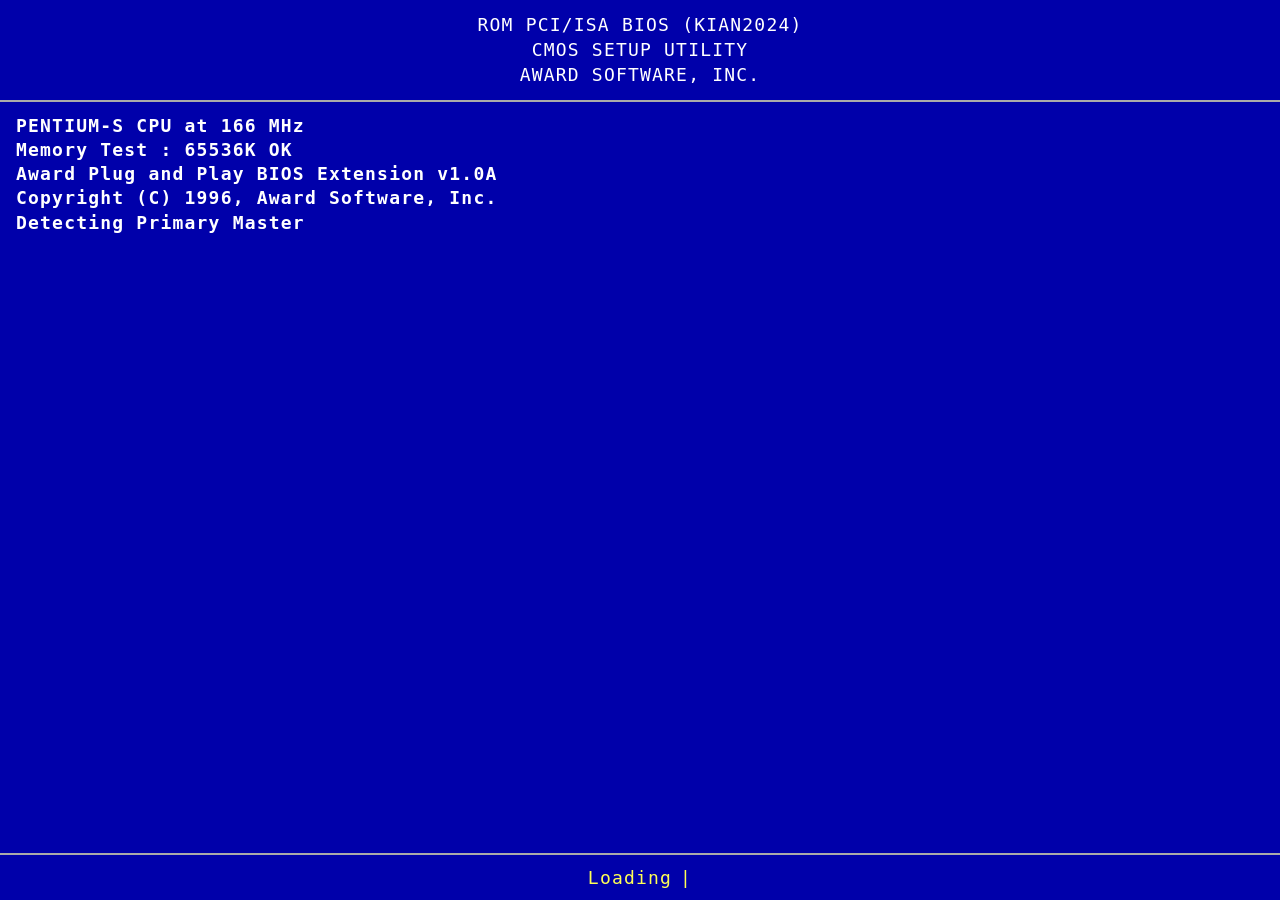
==== index.html @ 3565da20 "Add files via upload" ====
<!doctype html>
<html lang="en">
<head>
  <meta charset="utf-8" />
  <meta name="viewport" content="width=device-width,initial-scale=1" />
  <title>Portfolio BIOS Boot Sequence</title>
  <link rel="stylesheet" href="styles.css">
</head>
<body>
  <div id="boot-screen" class="boot-screen">
    <!-- Top Header (Fixed) -->
    <div class="bios-header">
      <div class="header-line">ROM PCI/ISA BIOS (KIAN2024)</div>
      <div class="header-line">CMOS SETUP UTILITY</div>
      <div class="header-line">AWARD SOFTWARE, INC.</div>
    </div>

    <!-- Separator Line -->
    <div class="bios-separator"></div>

    <!-- Middle Content Area (Scrollable) -->
    <div class="bios-content">
      <pre id="output" class="output"></pre>
    </div>

    <!-- Bottom Separator -->
    <div class="bios-separator"></div>

    <!-- Bottom Status Bar (Fixed) -->
    <div class="bios-status">
      <span id="status-text">Loading</span><span id="status-spinner" class="status-spinner"></span>
    </div>
  </div>

  <!-- Your Windows 95-style portfolio (hidden initially) -->
  <div id="main-content" class="main-content" style="display:none;">
    <div class="win95-desktop">
      <div class="win95-window">
        <div class="title-bar">
          <div class="title-bar-text">C:\PORTFOLIO\KIANKHOOBAN.EXE</div>
          <div class="title-bar-controls">
            <button aria-label="Minimize">_</button>
            <button aria-label="Maximize">□</button>
            <button aria-label="Close">×</button>
          </div>
        </div>
        <div class="window-body">
          <p>Microsoft(R) Windows 95</p>
          <p>   (C)Copyright Microsoft Corp 1981-1995.</p>
          <p></p>
          <p>C:\PORTFOLIO> Welcome to Kian Khooban's Portfolio</p>
          <p>C:\PORTFOLIO> Type 'help' for available commands</p>
          <p>C:\PORTFOLIO> System ready.</p>
          <p></p>
          <p>C:\PORTFOLIO><span class="cursor-blink">_</span></p>
        </div>
      </div>
    </div>
  </div>

  <script src="script.js"></script>
</body>
</html>
---- styles.css ----
:root {
  --bios-blue: #0000AA;
  --bios-white: #AAAAAA;
  --bios-bright-white: #FFFFFF;
  --bios-yellow: #FFFF55;
  --bios-cyan: #55FFFF;
  --win95-gray: #C0C0C0;
  --win95-teal: #008080;
  --win95-black: #000000;
}

* {
  box-sizing: border-box;
  margin: 0;
  padding: 0;
}

html, body {
  height: 100%;
  overflow: hidden;
}

body {
  font-family: 'IBM_VGA', "Consolas", monospace;
  background: var(--bios-blue);
  color: var(--bios-white);
}

/* Award BIOS Boot Screen - Structured Layout */
.boot-screen {
  position: fixed;
  top: 0;
  left: 0;
  width: 100vw;
  height: 100vh;
  background: var(--bios-blue);
  z-index: 9999;
  display: flex;
  flex-direction: column;
}

/* Top Header (Fixed) */
.bios-header {
  padding: 12px 16px;
  background: var(--bios-blue);
}

.header-line {
  color: var(--bios-bright-white);
  font-size: 18px;
  line-height: 1.4;
  text-align: center;
  letter-spacing: 1.2px;
}

/* Separator Line */
.bios-separator {
  height: 2px;
  background: var(--bios-white);
  margin: 0;
}

/* Middle Content Area (Scrollable) */
.bios-content {
  flex: 1;
  overflow-y: auto;
  overflow-x: hidden;
  padding: 12px 16px;
  background: var(--bios-blue);
}

.output {
  font-size: 18px;
  line-height: 1.35;
  white-space: pre;
  color: var(--bios-white);
  font-weight: 700;
  letter-spacing: 1.2px;
  width: 100%;
  font-family: 'IBM_VGA', "Consolas", monospace;
  text-shadow: none;
  margin: 0;
  padding: 0;
}

/* Bottom Status Bar (Fixed) */
.bios-status {
  padding: 12px 16px;
  background: var(--bios-blue);
  color: var(--bios-yellow);
  font-size: 18px;
  letter-spacing: 1.2px;
  text-align: center;
}

#status-text {
  color: var(--bios-yellow);
}

.status-spinner {
  color: var(--bios-yellow);
  margin-left: 8px;
}

/* Yellow text for highlights */
.text-yellow {
  color: var(--bios-yellow) !important;
}

.text-white {
  color: var(--bios-bright-white) !important;
}

.text-cyan {
  color: var(--bios-cyan) !important;
}

/* Fade out animation */
.boot-screen.fade-out {
  animation: fadeOut 0.6s ease-out forwards;
}

@keyframes fadeOut {
  to {
    opacity: 0;
  }
}

/* Windows 95 Desktop */
.main-content {
  width: 100vw;
  height: 100vh;
  background: var(--win95-teal);
  position: relative;
  overflow: hidden;
}

.win95-desktop {
  width: 100%;
  height: 100%;
  display: flex;
  align-items: center;
  justify-content: center;
  padding: 20px;
}

/* Windows 95 Window */
.win95-window {
  background: var(--win95-gray);
  border: 2px solid;
  border-color: #DFDFDF #808080 #808080 #DFDFDF;
  box-shadow: 2px 2px 0 rgba(0,0,0,0.5);
  min-width: 600px;
  max-width: 800px;
}

/* Title Bar */
.title-bar {
  background: linear-gradient(90deg, #000080, #1084d0);
  padding: 3px 4px;
  display: flex;
  justify-content: space-between;
  align-items: center;
}

.title-bar-text {
  color: white;
  font-weight: bold;
  font-size: 14px;
  letter-spacing: 0;
  font-family: "MS Sans Serif", Arial, sans-serif;
}

.title-bar-controls {
  display: flex;
  gap: 2px;
}

.title-bar-controls button {
  width: 18px;
  height: 18px;
  background: var(--win95-gray);
  border: 1px solid;
  border-color: #FFFFFF #000000 #000000 #FFFFFF;
  font-weight: bold;
  font-size: 12px;
  cursor: pointer;
  display: flex;
  align-items: center;
  justify-content: center;
  padding: 0;
  font-family: "MS Sans Serif", Arial, sans-serif;
}

.title-bar-controls button:active {
  border-color: #000000 #FFFFFF #FFFFFF #000000;
}

/* Window Body */
.window-body {
  background: var(--win95-black);
  color: var(--bios-white);
  padding: 16px;
  font-family: 'IBM_VGA', "Courier New", monospace;
  font-size: 15px;
  line-height: 1.3;
  min-height: 300px;
}

.window-body p {
  margin: 0;
}

.cursor-blink {
  animation: blink 1s step-end infinite;
  color: var(--bios-bright-white);
}

@keyframes blink {
  50% {
    opacity: 0;
  }
}

/* Responsive */
@media (max-width: 700px) {
  .win95-window {
    min-width: 90vw;
  }
  .output {
    font-size: 14px;
    letter-spacing: 0.8px;
  }
  .header-line {
    font-size: 14px;
  }
  .bios-status {
    font-size: 14px;
  }
  .window-body {
    font-size: 13px;
  }
}

/* Web font for authentic DOS VGA look */
@font-face {
  font-family: 'IBM_VGA';
  src: url(Fonts/Px437_IBM_VGA_8x16.ttf) format('truetype');
  font-weight: normal;
  font-style: normal;
  font-display: block;
}
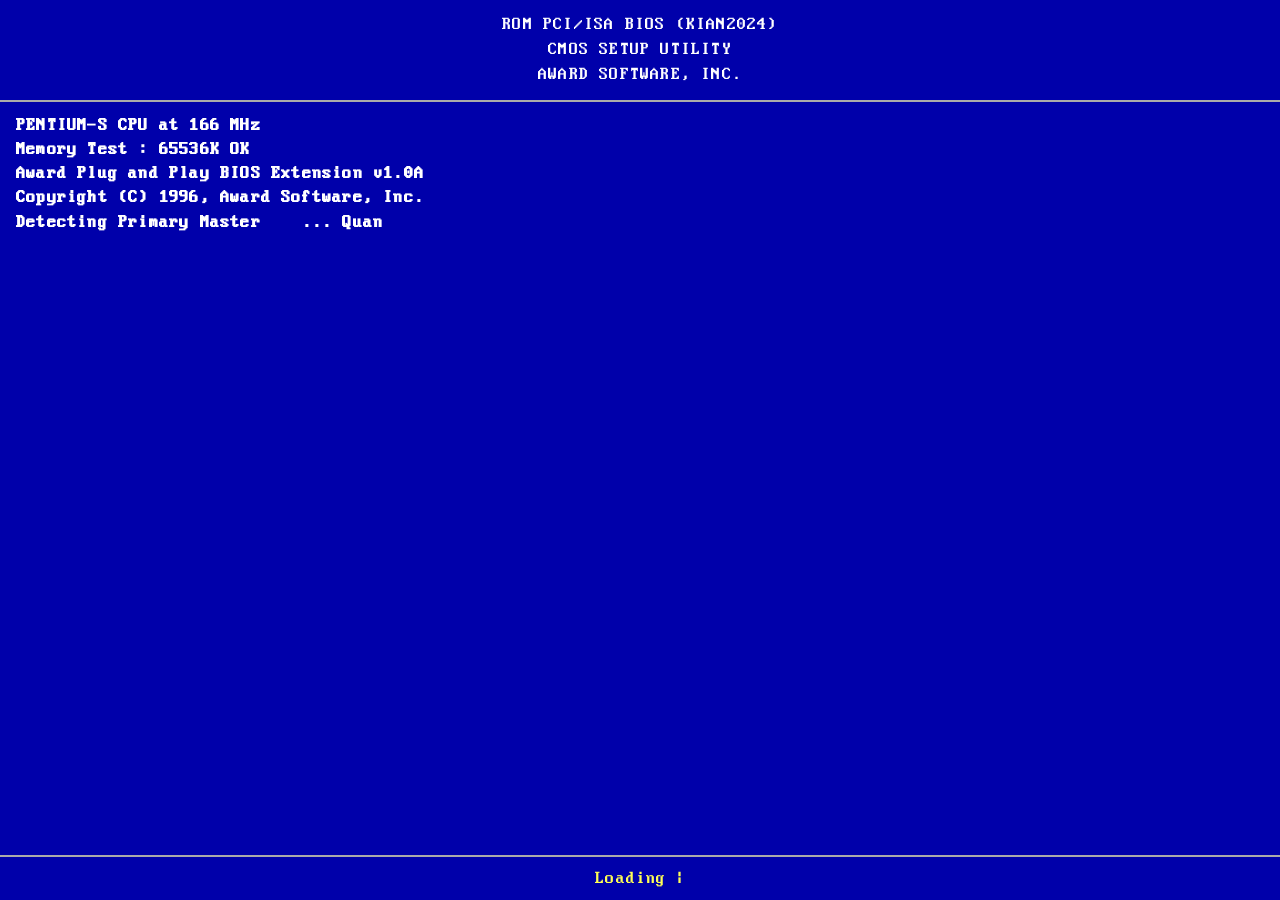
==== commit 96586db2: "Add new PNG images for various UI elements - Added address_book_card.png - Added computer_explorer-2" ====
--- a/index.html
+++ b/index.html
@@ -32,32 +32,6 @@
     </div>
   </div>
 
-  <!-- Your Windows 95-style portfolio (hidden initially) -->
-  <div id="main-content" class="main-content" style="display:none;">
-    <div class="win95-desktop">
-      <div class="win95-window">
-        <div class="title-bar">
-          <div class="title-bar-text">C:\PORTFOLIO\KIANKHOOBAN.EXE</div>
-          <div class="title-bar-controls">
-            <button aria-label="Minimize">_</button>
-            <button aria-label="Maximize">□</button>
-            <button aria-label="Close">×</button>
-          </div>
-        </div>
-        <div class="window-body">
-          <p>Microsoft(R) Windows 95</p>
-          <p>   (C)Copyright Microsoft Corp 1981-1995.</p>
-          <p></p>
-          <p>C:\PORTFOLIO> Welcome to Kian Khooban's Portfolio</p>
-          <p>C:\PORTFOLIO> Type 'help' for available commands</p>
-          <p>C:\PORTFOLIO> System ready.</p>
-          <p></p>
-          <p>C:\PORTFOLIO><span class="cursor-blink">_</span></p>
-        </div>
-      </div>
-    </div>
-  </div>
-
   <script src="script.js"></script>
 </body>
 </html>
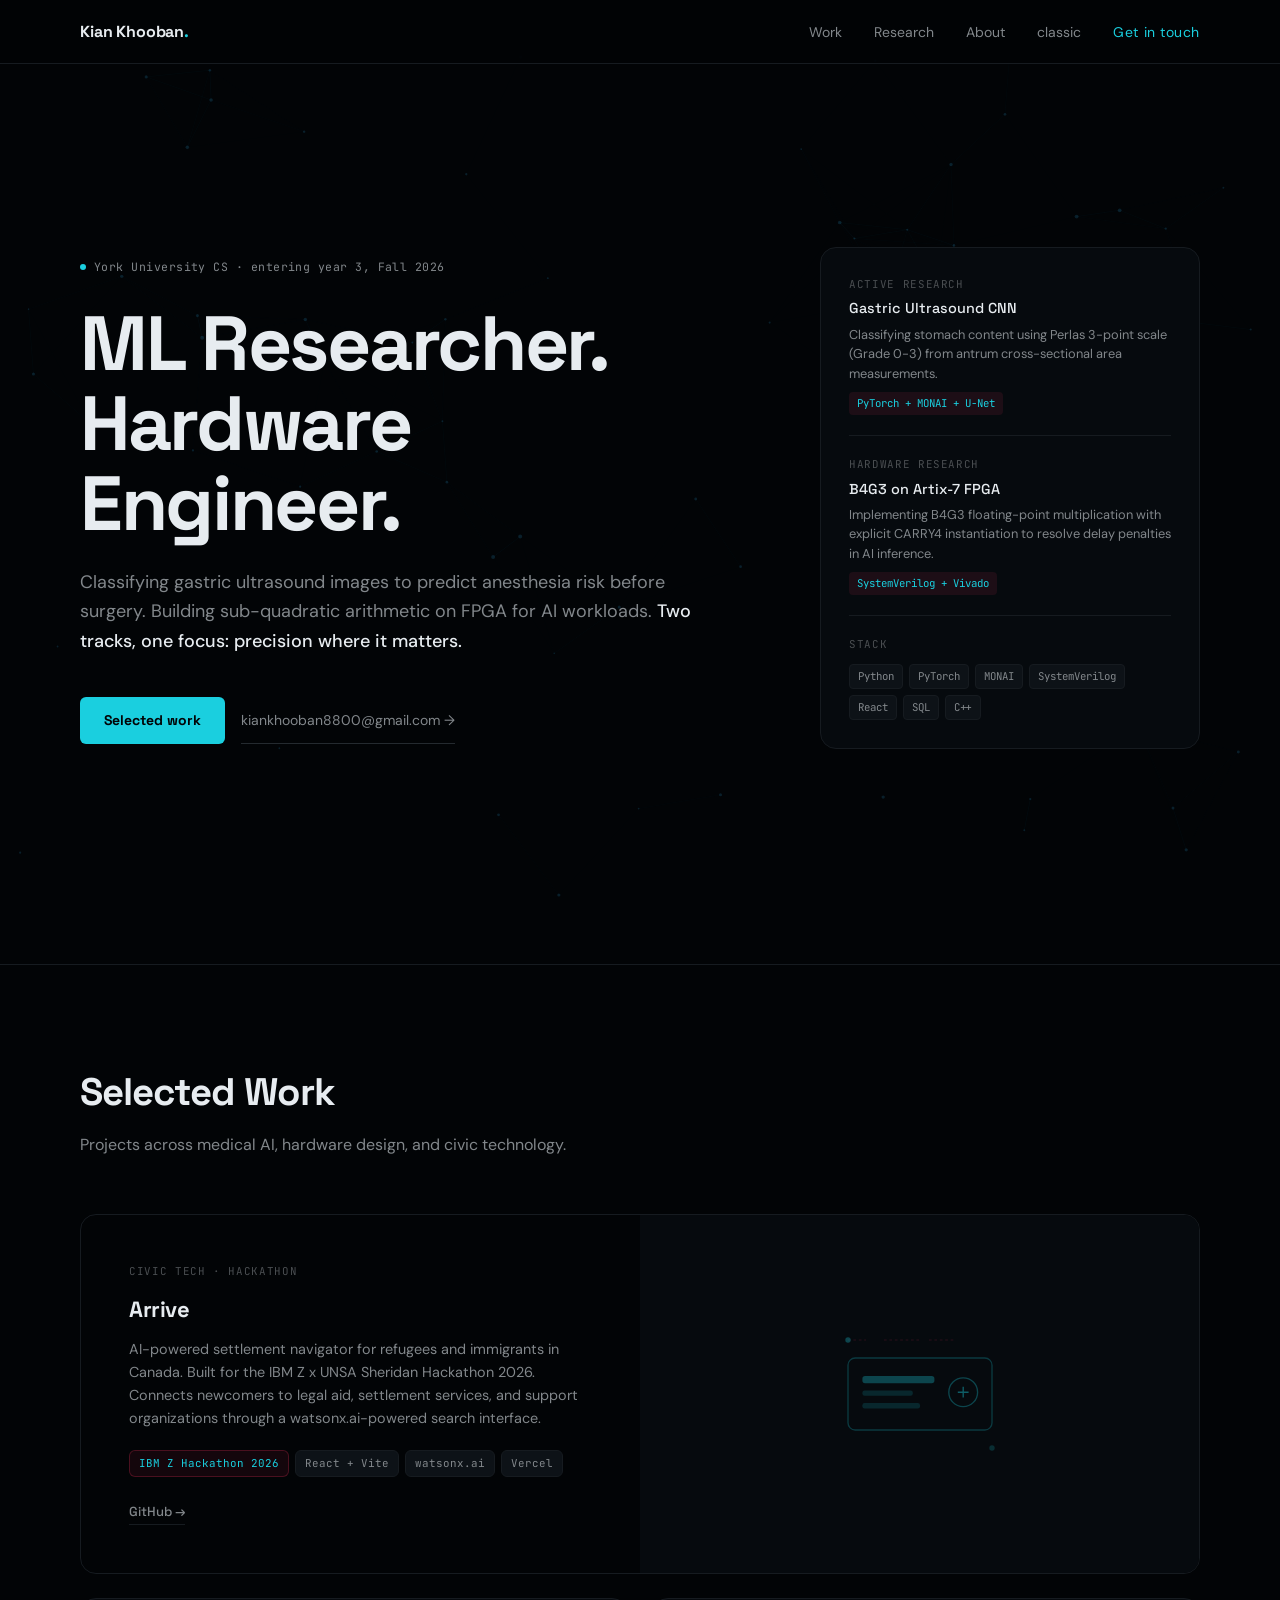
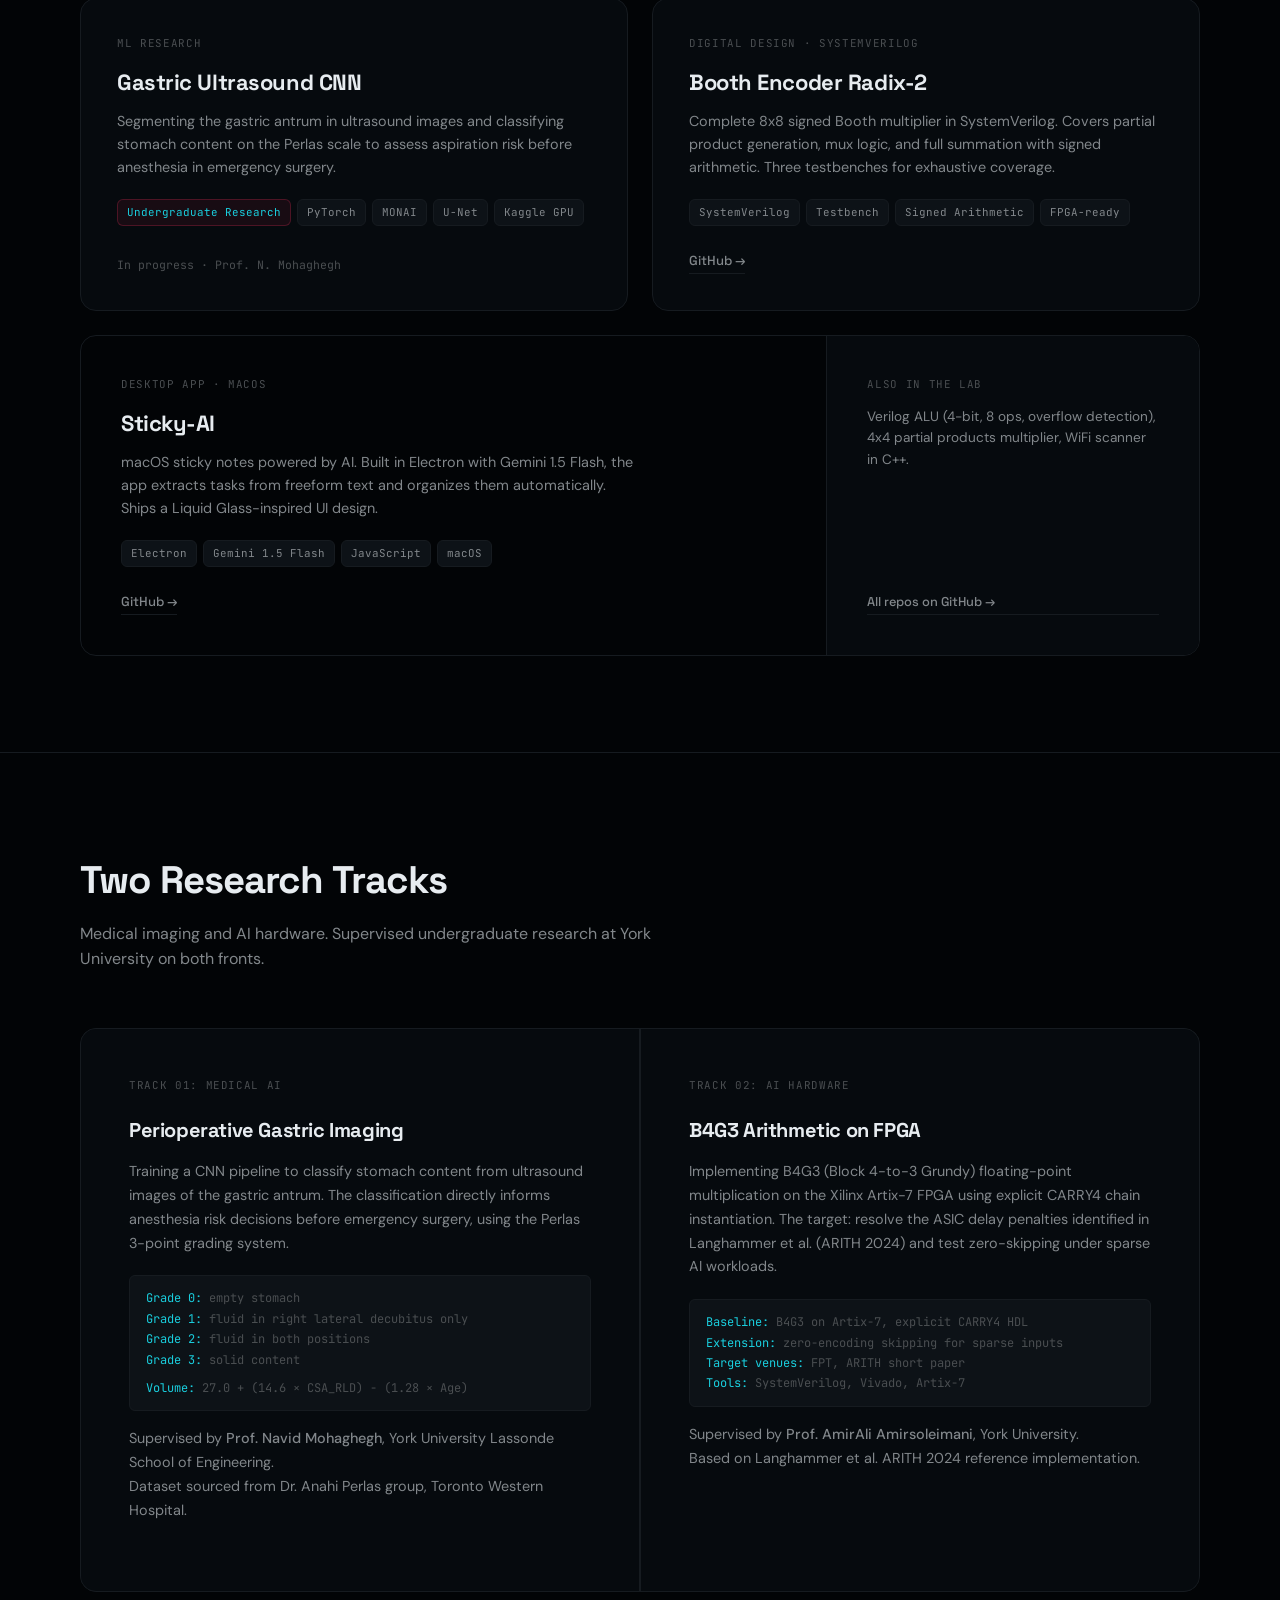
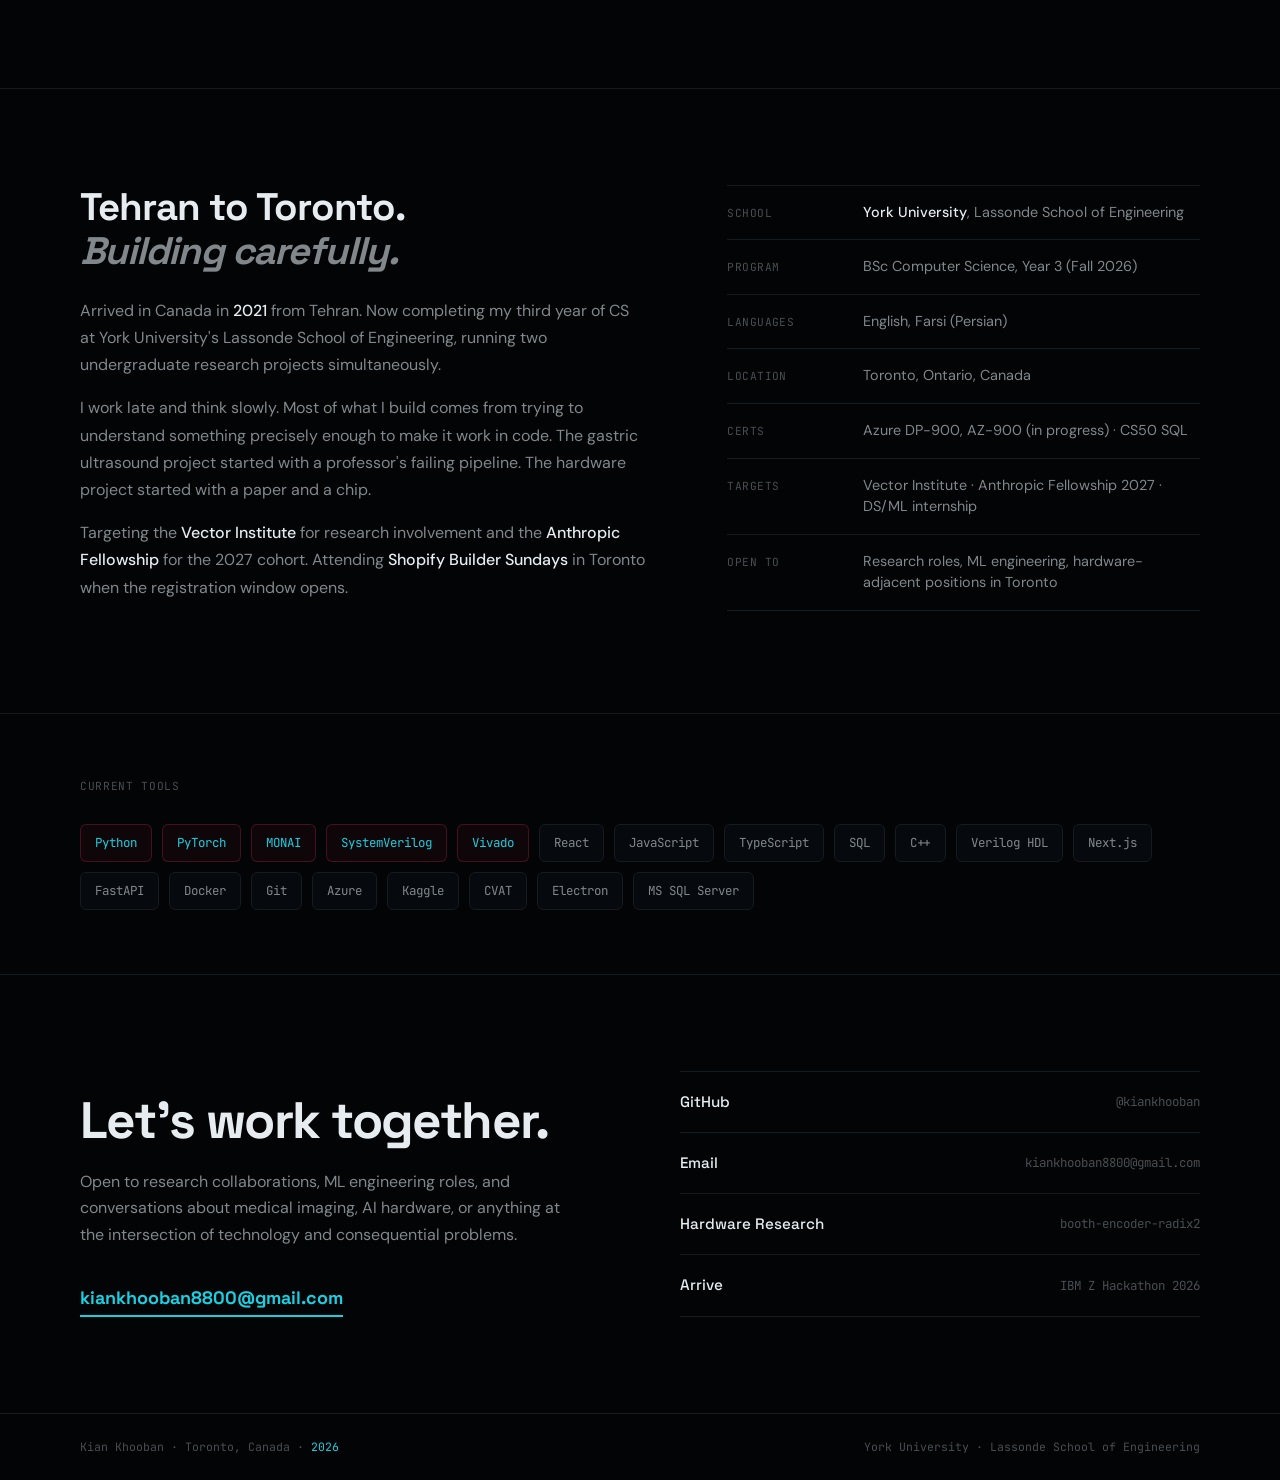
==== commit cd7bc717: "Replace index.html: new portfolio as main page" ====
--- a/index.html
+++ b/index.html
@@ -1,37 +1,1468 @@
-<!doctype html>
+<!DOCTYPE html>
 <html lang="en">
 <head>
-  <meta charset="utf-8" />
-  <meta name="viewport" content="width=device-width,initial-scale=1" />
-  <title>Portfolio BIOS Boot Sequence</title>
-  <link rel="stylesheet" href="styles.css">
+  <meta charset="UTF-8">
+  <meta name="viewport" content="width=device-width, initial-scale=1.0">
+  <title>Kian Khooban</title>
+  <meta name="description" content="ML researcher and hardware engineer at York University. Classifying gastric ultrasound images to predict anesthesia risk. Building sub-quadratic arithmetic on FPGA.">
+  <meta property="og:title" content="Kian Khooban">
+  <meta property="og:description" content="ML researcher and hardware engineer at York University.">
+  <meta property="og:type" content="website">
+
+  <link rel="preconnect" href="https://fonts.googleapis.com">
+  <link rel="preconnect" href="https://fonts.gstatic.com" crossorigin>
+  <link href="https://fonts.googleapis.com/css2?family=Space+Grotesk:wght@400;500;700&family=DM+Sans:ital,opsz,wght@0,9..40,400;0,9..40,500;1,9..40,400&family=JetBrains+Mono:wght@400;500&display=swap" rel="stylesheet">
+
+  <style>
+    /* ─── TOKENS ─────────────────────────────────────────── */
+    :root {
+      --bg:           oklch(0.10 0.012 248);
+      --bg-surface:   oklch(0.14 0.012 248);
+      --bg-elevated:  oklch(0.18 0.012 248);
+      --accent:       oklch(0.78 0.13 205);
+      --accent-dim:   oklch(0.78 0.06 205);
+      --text:         oklch(0.94 0.008 248);
+      --text-2:       oklch(0.62 0.008 248);
+      --text-3:       oklch(0.42 0.008 248);
+      --border:       oklch(0.22 0.012 248);
+      --border-2:     oklch(0.28 0.012 248);
+
+      --font-display: 'Space Grotesk', sans-serif;
+      --font-body:    'DM Sans', sans-serif;
+      --font-mono:    'JetBrains Mono', monospace;
+
+      --radius-sm: 6px;
+      --radius:    10px;
+      --radius-lg: 16px;
+
+      --ease-out: cubic-bezier(0.23, 1, 0.32, 1);
+      --ease-in-out: cubic-bezier(0.77, 0, 0.175, 1);
+    }
+
+    /* ─── RESET ──────────────────────────────────────────── */
+    *, *::before, *::after { box-sizing: border-box; margin: 0; padding: 0; }
+    html { scroll-behavior: smooth; }
+    body {
+      background: var(--bg);
+      color: var(--text);
+      font-family: var(--font-body);
+      font-size: 16px;
+      line-height: 1.6;
+      -webkit-font-smoothing: antialiased;
+      overflow-x: hidden;
+    }
+    a { color: inherit; text-decoration: none; }
+    img { display: block; max-width: 100%; }
+
+    /* ─── LAYOUT ─────────────────────────────────────────── */
+    .container {
+      max-width: 1200px;
+      margin: 0 auto;
+      padding: 0 40px;
+    }
+    @media (max-width: 768px) {
+      .container { padding: 0 20px; }
+    }
+
+    /* ─── NAV ────────────────────────────────────────────── */
+    nav {
+      position: fixed;
+      top: 0;
+      left: 0;
+      right: 0;
+      z-index: 100;
+      height: 64px;
+      display: flex;
+      align-items: center;
+      background: oklch(0.10 0.012 248 / 0.85);
+      backdrop-filter: blur(12px);
+      -webkit-backdrop-filter: blur(12px);
+      border-bottom: 1px solid var(--border);
+    }
+    nav .container {
+      display: flex;
+      align-items: center;
+      justify-content: space-between;
+      width: 100%;
+    }
+    .nav-name {
+      font-family: var(--font-display);
+      font-weight: 700;
+      font-size: 1rem;
+      letter-spacing: -0.01em;
+      color: var(--text);
+    }
+    .nav-name span {
+      color: var(--accent);
+    }
+    .nav-links {
+      display: flex;
+      align-items: center;
+      gap: 32px;
+      list-style: none;
+    }
+    .nav-links a {
+      font-size: 0.875rem;
+      color: var(--text-2);
+      transition: color 160ms var(--ease-out);
+      font-family: var(--font-body);
+    }
+    .nav-links a:hover { color: var(--text); }
+    .nav-cta {
+      font-family: var(--font-mono);
+      font-size: 0.75rem;
+      color: var(--accent) !important;
+      letter-spacing: 0.04em;
+    }
+    @media (max-width: 640px) {
+      .nav-links { gap: 20px; }
+      .nav-links li:nth-child(2),
+      .nav-links li:nth-child(3) { display: none; }
+    }
+
+    /* ─── WIN95 NAV BUTTON ──────────────────────────────────── */
+    .nav-win95-btn {
+      position: relative;
+      display: inline-flex;
+      align-items: center;
+      padding: 2px 0;
+      color: var(--text-2);
+      font-family: var(--font-body);
+      font-size: 0.875rem;
+      cursor: pointer;
+      white-space: nowrap;
+      transition: color 100ms ease-out, font-family 0ms;
+      isolation: isolate;
+    }
+    /* Win95 chrome appears as pseudo-element so layout never shifts */
+    .nav-win95-btn::before {
+      content: '';
+      position: absolute;
+      inset: -3px -9px;
+      background: #C0C0C0;
+      border-top: 2px solid #FFFFFF;
+      border-left: 2px solid #FFFFFF;
+      border-bottom: 2px solid #000000;
+      border-right: 2px solid #000000;
+      box-shadow: inset -1px -1px 0 #808080, inset 1px 1px 0 #DFDFDF;
+      opacity: 0;
+      transition: opacity 120ms ease-out;
+      z-index: -1;
+    }
+    .nav-win95-btn:hover::before { opacity: 1; }
+    .nav-win95-btn:hover {
+      color: #000000 !important;
+      font-family: 'Tahoma', 'MS Sans Serif', system-ui, sans-serif;
+    }
+    .nav-win95-btn:active::before {
+      border-top: 2px solid #000000;
+      border-left: 2px solid #000000;
+      border-bottom: 2px solid #FFFFFF;
+      border-right: 2px solid #FFFFFF;
+      box-shadow: inset 1px 1px 0 #808080, inset -1px -1px 0 #DFDFDF;
+    }
+    /* ⊞ icon slides in from zero width */
+    .win95-icon-wrap {
+      display: inline-block;
+      width: 0;
+      overflow: hidden;
+      white-space: nowrap;
+      transition: width 160ms ease-out;
+      font-size: 0.7rem;
+      line-height: 1;
+    }
+    .nav-win95-btn:hover .win95-icon-wrap { width: 1.3em; }
+    /* .exe slides in after a brief delay */
+    .win95-ext {
+      display: inline-block;
+      max-width: 0;
+      overflow: hidden;
+      white-space: nowrap;
+      transition: max-width 200ms ease-out 60ms;
+    }
+    .nav-win95-btn:hover .win95-ext { max-width: 3em; }
+    /* Win95 popup window */
+    .win95-popup {
+      position: absolute;
+      top: calc(100% + 10px);
+      right: -9px;
+      min-width: 196px;
+      background: #C0C0C0;
+      border-top: 2px solid #FFFFFF;
+      border-left: 2px solid #FFFFFF;
+      border-bottom: 2px solid #000000;
+      border-right: 2px solid #000000;
+      box-shadow: 2px 2px 0 #000000;
+      font-family: 'Tahoma', 'MS Sans Serif', system-ui, sans-serif;
+      color: #000;
+      opacity: 0;
+      pointer-events: none;
+      transform: translateY(-6px);
+      transition: opacity 80ms ease-out, transform 80ms ease-out;
+      z-index: 200;
+    }
+    .nav-win95-btn:hover .win95-popup {
+      opacity: 1;
+      transform: translateY(0);
+    }
+    .win95-title-bar {
+      background: linear-gradient(90deg, #000080 0%, #1084d0 100%);
+      color: #fff;
+      font-size: 0.65rem;
+      font-weight: bold;
+      padding: 2px 2px 2px 4px;
+      display: flex;
+      align-items: center;
+      gap: 4px;
+      user-select: none;
+    }
+    .win95-title-bar span:first-child { flex: 1; font-size: 0.62rem; }
+    .win95-close-btn {
+      background: #C0C0C0;
+      border-top: 1px solid #FFFFFF;
+      border-left: 1px solid #FFFFFF;
+      border-bottom: 1px solid #000;
+      border-right: 1px solid #000;
+      box-shadow: inset -1px -1px 0 #808080;
+      color: #000;
+      font-size: 0.55rem;
+      width: 16px;
+      height: 14px;
+      display: flex;
+      align-items: center;
+      justify-content: center;
+      font-weight: bold;
+      flex-shrink: 0;
+      font-family: 'Tahoma', system-ui, sans-serif;
+    }
+    .win95-popup-body {
+      padding: 8px 10px 10px;
+      display: flex;
+      flex-direction: column;
+      gap: 5px;
+    }
+    .win95-popup-body p {
+      font-size: 0.68rem;
+      color: #000;
+      line-height: 1.45;
+    }
+    .win95-popup-url {
+      font-size: 0.65rem;
+      color: #000080;
+      text-decoration: underline;
+      font-family: 'Tahoma', 'MS Sans Serif', system-ui, sans-serif;
+    }
+    .win95-progress {
+      height: 12px;
+      background: #fff;
+      border-top: 1px solid #808080;
+      border-left: 1px solid #808080;
+      border-bottom: 1px solid #DFDFDF;
+      border-right: 1px solid #DFDFDF;
+      overflow: hidden;
+      margin-top: 3px;
+    }
+    .win95-progress-bar {
+      height: 100%;
+      width: 0%;
+      background: #000080;
+      animation: win95load 1.4s ease-in-out infinite;
+      animation-play-state: paused;
+    }
+    .nav-win95-btn:hover .win95-progress-bar { animation-play-state: running; }
+    @keyframes win95load {
+      0%   { width: 0%;   margin-left: 0%; }
+      40%  { width: 55%;  margin-left: 0%; }
+      60%  { width: 55%;  margin-left: 45%; }
+      100% { width: 0%;   margin-left: 100%; }
+    }
+
+    /* ─── HERO ───────────────────────────────────────────── */
+    #hero {
+      min-height: 100dvh;
+      display: flex;
+      align-items: center;
+      padding-top: 64px;
+    }
+    .hero-inner {
+      display: grid;
+      grid-template-columns: 1fr 380px;
+      gap: 80px;
+      align-items: center;
+      width: 100%;
+    }
+    .hero-left {}
+    .hero-status {
+      display: inline-flex;
+      align-items: center;
+      gap: 8px;
+      font-family: var(--font-mono);
+      font-size: 0.72rem;
+      color: var(--text-2);
+      letter-spacing: 0.04em;
+      margin-bottom: 28px;
+    }
+    .hero-status-dot {
+      width: 6px;
+      height: 6px;
+      border-radius: 50%;
+      background: var(--accent);
+      animation: pulse 2.4s ease-in-out infinite;
+    }
+    @keyframes pulse {
+      0%, 100% { opacity: 1; }
+      50%       { opacity: 0.35; }
+    }
+    h1 {
+      font-family: var(--font-display);
+      font-size: clamp(3rem, 6vw, 5.5rem);
+      font-weight: 700;
+      line-height: 1.04;
+      letter-spacing: -0.03em;
+      color: var(--text);
+      text-wrap: balance;
+      margin-bottom: 24px;
+    }
+    .hero-descriptor {
+      font-size: 1.125rem;
+      color: var(--text-2);
+      line-height: 1.65;
+      max-width: 52ch;
+      margin-bottom: 40px;
+    }
+    .hero-descriptor strong {
+      color: var(--text);
+      font-weight: 500;
+    }
+    .hero-actions {
+      display: flex;
+      align-items: center;
+      gap: 16px;
+      flex-wrap: wrap;
+    }
+    .btn-primary {
+      display: inline-flex;
+      align-items: center;
+      gap: 8px;
+      background: var(--accent);
+      color: oklch(0.10 0.012 248);
+      font-family: var(--font-display);
+      font-weight: 700;
+      font-size: 0.875rem;
+      padding: 12px 24px;
+      border-radius: var(--radius-sm);
+      transition: transform 160ms var(--ease-out), opacity 160ms var(--ease-out);
+      white-space: nowrap;
+    }
+    .btn-primary:active { transform: scale(0.97); }
+    .btn-primary:hover { opacity: 0.88; }
+    .btn-ghost {
+      display: inline-flex;
+      align-items: center;
+      gap: 8px;
+      color: var(--text-2);
+      font-family: var(--font-body);
+      font-size: 0.875rem;
+      padding: 12px 0;
+      border-bottom: 1px solid var(--border-2);
+      transition: color 160ms var(--ease-out), border-color 160ms var(--ease-out);
+      white-space: nowrap;
+    }
+    .btn-ghost:hover { color: var(--text); border-color: var(--text-2); }
+
+    /* Hero right: live context panel */
+    .hero-panel {
+      border: 1px solid var(--border);
+      border-radius: var(--radius-lg);
+      background: var(--bg-surface);
+      padding: 28px;
+      display: flex;
+      flex-direction: column;
+      gap: 20px;
+    }
+    .panel-label {
+      font-family: var(--font-mono);
+      font-size: 0.68rem;
+      color: var(--text-3);
+      letter-spacing: 0.06em;
+      text-transform: uppercase;
+      margin-bottom: 4px;
+    }
+    .panel-entry {
+      padding-bottom: 20px;
+      border-bottom: 1px solid var(--border);
+    }
+    .panel-entry:last-child {
+      padding-bottom: 0;
+      border-bottom: none;
+    }
+    .panel-title {
+      font-family: var(--font-display);
+      font-weight: 500;
+      font-size: 0.9rem;
+      color: var(--text);
+      margin-bottom: 4px;
+    }
+    .panel-body {
+      font-size: 0.8rem;
+      color: var(--text-2);
+      line-height: 1.55;
+    }
+    .panel-tag {
+      display: inline-block;
+      margin-top: 8px;
+      font-family: var(--font-mono);
+      font-size: 0.67rem;
+      color: var(--accent);
+      background: oklch(0.62 0.22 15 / 0.10);
+      padding: 3px 8px;
+      border-radius: 4px;
+    }
+    .panel-stack {
+      display: flex;
+      flex-wrap: wrap;
+      gap: 6px;
+      margin-top: 10px;
+    }
+    .stack-chip {
+      font-family: var(--font-mono);
+      font-size: 0.67rem;
+      color: var(--text-2);
+      background: var(--bg-elevated);
+      padding: 3px 8px;
+      border-radius: 4px;
+      border: 1px solid var(--border);
+    }
+
+    @media (max-width: 900px) {
+      .hero-inner {
+        grid-template-columns: 1fr;
+        gap: 48px;
+      }
+      .hero-panel { display: none; }
+    }
+
+    /* ─── SECTION SHARED ─────────────────────────────────── */
+    section { padding: 96px 0; }
+    .section-header {
+      margin-bottom: 56px;
+    }
+    .section-header h2 {
+      font-family: var(--font-display);
+      font-size: clamp(1.75rem, 3vw, 2.5rem);
+      font-weight: 700;
+      letter-spacing: -0.025em;
+      color: var(--text);
+      text-wrap: balance;
+    }
+    .section-header .sub {
+      font-size: 1rem;
+      color: var(--text-2);
+      margin-top: 10px;
+      max-width: 55ch;
+    }
+
+    /* ─── WORK ───────────────────────────────────────────── */
+    #work {
+      border-top: 1px solid var(--border);
+    }
+
+    /* Project: Arrive - featured, full row */
+    .project-featured {
+      display: grid;
+      grid-template-columns: 1fr 1fr;
+      gap: 0;
+      border: 1px solid var(--border);
+      border-radius: var(--radius-lg);
+      overflow: hidden;
+      margin-bottom: 24px;
+      transition: border-color 200ms var(--ease-out);
+    }
+    .project-featured:hover { border-color: var(--border-2); }
+    .project-featured-content {
+      padding: 48px;
+      display: flex;
+      flex-direction: column;
+      justify-content: space-between;
+    }
+    .project-featured-visual {
+      background: var(--bg-surface);
+      min-height: 340px;
+      position: relative;
+      overflow: hidden;
+      display: flex;
+      align-items: center;
+      justify-content: center;
+    }
+    .project-featured-visual img {
+      width: 100%;
+      height: 100%;
+      object-fit: cover;
+      opacity: 0.7;
+      transition: opacity 400ms var(--ease-out), transform 600ms var(--ease-out);
+    }
+    .project-featured:hover .project-featured-visual img {
+      opacity: 0.85;
+      transform: scale(1.03);
+    }
+    .project-visual-placeholder {
+      width: 100%;
+      height: 100%;
+      background: var(--bg-surface);
+      display: flex;
+      align-items: center;
+      justify-content: center;
+    }
+    .arrive-graphic {
+      width: 180px;
+      opacity: 0.6;
+    }
+
+    /* Two-column pair */
+    .project-pair {
+      display: grid;
+      grid-template-columns: 1fr 1fr;
+      gap: 24px;
+      margin-bottom: 24px;
+    }
+    .project-card {
+      border: 1px solid var(--border);
+      border-radius: var(--radius-lg);
+      background: var(--bg-surface);
+      padding: 36px;
+      display: flex;
+      flex-direction: column;
+      justify-content: space-between;
+      transition: border-color 200ms var(--ease-out), background 200ms var(--ease-out);
+      min-height: 280px;
+    }
+    .project-card:hover {
+      border-color: var(--border-2);
+      background: var(--bg-elevated);
+    }
+
+    /* Full-width horizontal project */
+    .project-wide {
+      display: grid;
+      grid-template-columns: 2fr 1fr;
+      gap: 0;
+      border: 1px solid var(--border);
+      border-radius: var(--radius-lg);
+      overflow: hidden;
+      transition: border-color 200ms var(--ease-out);
+    }
+    .project-wide:hover { border-color: var(--border-2); }
+    .project-wide-content {
+      padding: 40px;
+    }
+    .project-wide-meta {
+      background: var(--bg-surface);
+      padding: 40px;
+      border-left: 1px solid var(--border);
+      display: flex;
+      flex-direction: column;
+      justify-content: space-between;
+    }
+
+    /* Shared project elements */
+    .project-type {
+      font-family: var(--font-mono);
+      font-size: 0.68rem;
+      color: var(--text-3);
+      letter-spacing: 0.06em;
+      text-transform: uppercase;
+      margin-bottom: 12px;
+    }
+    .project-name {
+      font-family: var(--font-display);
+      font-weight: 700;
+      font-size: 1.375rem;
+      letter-spacing: -0.02em;
+      color: var(--text);
+      margin-bottom: 10px;
+    }
+    .project-desc {
+      font-size: 0.9rem;
+      color: var(--text-2);
+      line-height: 1.6;
+      max-width: 52ch;
+      margin-bottom: 20px;
+    }
+    .project-tags {
+      display: flex;
+      flex-wrap: wrap;
+      gap: 6px;
+      margin-bottom: 24px;
+    }
+    .tag {
+      font-family: var(--font-mono);
+      font-size: 0.68rem;
+      color: var(--text-2);
+      background: var(--bg-elevated);
+      border: 1px solid var(--border);
+      padding: 4px 9px;
+      border-radius: var(--radius-sm);
+    }
+    .tag-accent {
+      color: var(--accent);
+      background: oklch(0.62 0.22 15 / 0.08);
+      border-color: oklch(0.62 0.22 15 / 0.25);
+    }
+    .project-link {
+      display: inline-flex;
+      align-items: center;
+      gap: 6px;
+      font-family: var(--font-display);
+      font-weight: 500;
+      font-size: 0.82rem;
+      color: var(--text-2);
+      border-bottom: 1px solid var(--border);
+      padding-bottom: 2px;
+      transition: color 160ms, border-color 160ms;
+    }
+    .project-link:hover { color: var(--accent); border-color: var(--accent); }
+    .project-links { display: flex; gap: 20px; flex-wrap: wrap; align-items: center; }
+
+    @media (max-width: 768px) {
+      .project-featured { grid-template-columns: 1fr; }
+      .project-featured-visual { display: none; }
+      .project-pair { grid-template-columns: 1fr; }
+      .project-wide { grid-template-columns: 1fr; }
+      .project-wide-meta { display: none; }
+    }
+
+    /* ─── RESEARCH ───────────────────────────────────────── */
+    #research {
+      border-top: 1px solid var(--border);
+    }
+    .research-grid {
+      display: grid;
+      grid-template-columns: 1fr 1fr;
+      gap: 2px;
+      border: 1px solid var(--border);
+      border-radius: var(--radius-lg);
+      overflow: hidden;
+      background: var(--border);
+    }
+    .research-track {
+      background: var(--bg-surface);
+      padding: 48px;
+    }
+    .research-track-label {
+      font-family: var(--font-mono);
+      font-size: 0.68rem;
+      color: var(--text-3);
+      letter-spacing: 0.06em;
+      text-transform: uppercase;
+      margin-bottom: 20px;
+    }
+    .research-track h3 {
+      font-family: var(--font-display);
+      font-size: 1.25rem;
+      font-weight: 700;
+      letter-spacing: -0.02em;
+      color: var(--text);
+      margin-bottom: 14px;
+    }
+    .research-track p {
+      font-size: 0.9rem;
+      color: var(--text-2);
+      line-height: 1.65;
+      margin-bottom: 20px;
+      max-width: 48ch;
+    }
+    .research-detail {
+      font-family: var(--font-mono);
+      font-size: 0.75rem;
+      color: var(--text-3);
+      background: var(--bg-elevated);
+      border: 1px solid var(--border);
+      border-radius: var(--radius-sm);
+      padding: 12px 16px;
+      margin-bottom: 16px;
+      line-height: 1.7;
+    }
+    .research-detail .key {
+      color: var(--accent);
+    }
+    .research-supervisor {
+      font-size: 0.82rem;
+      color: var(--text-3);
+    }
+    .research-supervisor strong {
+      color: var(--text-2);
+      font-weight: 500;
+    }
+    @media (max-width: 768px) {
+      .research-grid { grid-template-columns: 1fr; }
+      .research-track { padding: 32px 24px; }
+    }
+
+    /* ─── ABOUT ──────────────────────────────────────────── */
+    #about {
+      border-top: 1px solid var(--border);
+    }
+    .about-grid {
+      display: grid;
+      grid-template-columns: 1.2fr 1fr;
+      gap: 80px;
+      align-items: start;
+    }
+    .about-left h2 {
+      font-family: var(--font-display);
+      font-size: clamp(1.75rem, 3vw, 2.5rem);
+      font-weight: 700;
+      letter-spacing: -0.025em;
+      line-height: 1.15;
+      margin-bottom: 24px;
+      text-wrap: balance;
+    }
+    .about-left h2 em {
+      font-style: italic;
+      color: var(--text-2);
+    }
+    .about-left p {
+      font-size: 1rem;
+      color: var(--text-2);
+      line-height: 1.7;
+      max-width: 52ch;
+      margin-bottom: 16px;
+    }
+    .about-left p strong {
+      color: var(--text);
+      font-weight: 500;
+    }
+    .about-right {}
+    .fact-list {
+      display: flex;
+      flex-direction: column;
+      gap: 0;
+    }
+    .fact-row {
+      display: grid;
+      grid-template-columns: 120px 1fr;
+      gap: 16px;
+      padding: 16px 0;
+      border-bottom: 1px solid var(--border);
+      align-items: baseline;
+    }
+    .fact-row:first-child { border-top: 1px solid var(--border); }
+    .fact-key {
+      font-family: var(--font-mono);
+      font-size: 0.7rem;
+      color: var(--text-3);
+      letter-spacing: 0.04em;
+      text-transform: uppercase;
+    }
+    .fact-val {
+      font-size: 0.9rem;
+      color: var(--text-2);
+      line-height: 1.5;
+    }
+    .fact-val strong { color: var(--text); font-weight: 500; }
+
+    @media (max-width: 768px) {
+      .about-grid { grid-template-columns: 1fr; gap: 48px; }
+    }
+
+    /* ─── STACK ──────────────────────────────────────────── */
+    #stack {
+      border-top: 1px solid var(--border);
+      padding: 64px 0;
+    }
+    .stack-header {
+      font-family: var(--font-mono);
+      font-size: 0.7rem;
+      color: var(--text-3);
+      letter-spacing: 0.06em;
+      text-transform: uppercase;
+      margin-bottom: 28px;
+    }
+    .stack-scroll {
+      display: flex;
+      flex-wrap: wrap;
+      gap: 10px;
+    }
+    .stack-item {
+      font-family: var(--font-mono);
+      font-size: 0.78rem;
+      color: var(--text-2);
+      background: var(--bg-surface);
+      border: 1px solid var(--border);
+      padding: 8px 14px;
+      border-radius: var(--radius-sm);
+      transition: color 160ms, border-color 160ms;
+      cursor: default;
+    }
+    .stack-item:hover { color: var(--text); border-color: var(--border-2); }
+    .stack-item.primary { color: var(--accent); border-color: oklch(0.62 0.22 15 / 0.25); background: oklch(0.62 0.22 15 / 0.06); }
+
+    /* ─── CONTACT ────────────────────────────────────────── */
+    #contact {
+      border-top: 1px solid var(--border);
+      padding: 96px 0;
+    }
+    .contact-inner {
+      display: grid;
+      grid-template-columns: 1fr 1fr;
+      gap: 80px;
+      align-items: end;
+    }
+    .contact-left h2 {
+      font-family: var(--font-display);
+      font-size: clamp(2rem, 4vw, 3.5rem);
+      font-weight: 700;
+      letter-spacing: -0.03em;
+      line-height: 1.1;
+      color: var(--text);
+      margin-bottom: 20px;
+      text-wrap: balance;
+    }
+    .contact-left p {
+      font-size: 1rem;
+      color: var(--text-2);
+      max-width: 44ch;
+      line-height: 1.65;
+      margin-bottom: 36px;
+    }
+    .contact-email {
+      font-family: var(--font-display);
+      font-size: 1.125rem;
+      font-weight: 700;
+      color: var(--accent);
+      border-bottom: 2px solid var(--accent);
+      padding-bottom: 2px;
+      display: inline-block;
+      transition: opacity 160ms;
+    }
+    .contact-email:hover { opacity: 0.75; }
+    .contact-right {}
+    .social-list {
+      list-style: none;
+      display: flex;
+      flex-direction: column;
+      gap: 0;
+    }
+    .social-item {
+      display: flex;
+      align-items: center;
+      justify-content: space-between;
+      padding: 18px 0;
+      border-bottom: 1px solid var(--border);
+    }
+    .social-item:first-child { border-top: 1px solid var(--border); }
+    .social-name {
+      font-family: var(--font-display);
+      font-weight: 500;
+      font-size: 0.95rem;
+      color: var(--text);
+    }
+    .social-handle {
+      font-family: var(--font-mono);
+      font-size: 0.78rem;
+      color: var(--text-3);
+      transition: color 160ms;
+    }
+    .social-item:hover .social-handle { color: var(--accent); }
+    .social-item a {
+      display: flex;
+      align-items: center;
+      justify-content: space-between;
+      width: 100%;
+      transition: transform 200ms var(--ease-out);
+    }
+    .social-item:hover a { transform: translateX(4px); }
+
+    /* ─── FOOTER ─────────────────────────────────────────── */
+    footer {
+      border-top: 1px solid var(--border);
+      padding: 24px 0;
+    }
+    .footer-inner {
+      display: flex;
+      align-items: center;
+      justify-content: space-between;
+    }
+    .footer-left {
+      font-family: var(--font-mono);
+      font-size: 0.72rem;
+      color: var(--text-3);
+    }
+    .footer-left span { color: var(--accent); }
+    .footer-right {
+      font-family: var(--font-mono);
+      font-size: 0.72rem;
+      color: var(--text-3);
+    }
+
+    @media (max-width: 768px) {
+      .contact-inner { grid-template-columns: 1fr; gap: 48px; }
+      .footer-inner { flex-direction: column; gap: 8px; text-align: center; }
+    }
+
+    /* ─── CANVAS BACKGROUND ─────────────────────────────── */
+    #bg-canvas {
+      position: fixed;
+      top: 0;
+      left: 0;
+      width: 100%;
+      height: 100%;
+      z-index: 0;
+      pointer-events: none;
+    }
+    nav, section, footer { position: relative; z-index: 1; }
+
+    /* ─── SCROLL REVEAL ──────────────────────────────────── */
+    .reveal {
+      opacity: 0;
+      transform: translateY(28px);
+      transition: opacity 600ms var(--ease-out), transform 600ms var(--ease-out);
+    }
+    .reveal.in { opacity: 1; transform: translateY(0); }
+    .reveal-delay-1 { transition-delay: 80ms; }
+    .reveal-delay-2 { transition-delay: 160ms; }
+    .reveal-delay-3 { transition-delay: 240ms; }
+
+    @media (prefers-reduced-motion: reduce) {
+      .reveal {
+        opacity: 1;
+        transform: none;
+        transition: none;
+      }
+      @keyframes pulse { from, to { opacity: 1; } }
+    }
+
+    /* ─── SELECTION ──────────────────────────────────────── */
+    ::selection {
+      background: oklch(0.62 0.22 15 / 0.25);
+      color: var(--text);
+    }
+  </style>
 </head>
 <body>
-  <div id="boot-screen" class="boot-screen">
-    <!-- Top Header (Fixed) -->
-    <div class="bios-header">
-      <div class="header-line">ROM PCI/ISA BIOS (KIAN2024)</div>
-      <div class="header-line">CMOS SETUP UTILITY</div>
-      <div class="header-line">AWARD SOFTWARE, INC.</div>
+
+  <!-- NEURAL NETWORK CANVAS -->
+  <canvas id="bg-canvas" aria-hidden="true"></canvas>
+
+  <!-- NAV -->
+  <nav>
+    <div class="container">
+      <div class="nav-name">Kian Khooban<span>.</span></div>
+      <ul class="nav-links">
+        <li><a href="#work">Work</a></li>
+        <li><a href="#research">Research</a></li>
+        <li><a href="#about">About</a></li>
+        <li>
+          <a href="https://kiankhooban.com" target="_blank" rel="noopener" class="nav-win95-btn">
+            <span class="win95-icon-wrap"><span>⊞&nbsp;</span></span><span>classic</span><span class="win95-ext">.exe</span>
+            <div class="win95-popup">
+              <div class="win95-title-bar">
+                <span>Classic Portfolio</span>
+                <span class="win95-close-btn">✕</span>
+              </div>
+              <div class="win95-popup-body">
+                <p>You found the original version.</p>
+                <span class="win95-popup-url">kiankhooban.com →</span>
+                <div class="win95-progress">
+                  <div class="win95-progress-bar"></div>
+                </div>
+              </div>
+            </div>
+          </a>
+        </li>
+        <li><a href="mailto:kiankhooban8800@gmail.com" class="nav-cta">Get in touch</a></li>
+      </ul>
     </div>
-
-    <!-- Separator Line -->
-    <div class="bios-separator"></div>
-
-    <!-- Middle Content Area (Scrollable) -->
-    <div class="bios-content">
-      <pre id="output" class="output"></pre>
+  </nav>
+
+  <!-- HERO -->
+  <section id="hero">
+    <div class="container">
+      <div class="hero-inner">
+        <div class="hero-left">
+          <div class="hero-status">
+            <div class="hero-status-dot"></div>
+            York University CS &middot; entering year 3, Fall 2026
+          </div>
+          <h1>ML Researcher.<br>Hardware Engineer.</h1>
+          <p class="hero-descriptor">
+            Classifying gastric ultrasound images to predict anesthesia risk before surgery.
+            Building sub-quadratic arithmetic on FPGA for AI workloads.
+            <strong>Two tracks, one focus: precision where it matters.</strong>
+          </p>
+          <div class="hero-actions">
+            <a href="#work" class="btn-primary">Selected work</a>
+            <a href="mailto:kiankhooban8800@gmail.com" class="btn-ghost">kiankhooban8800@gmail.com &rarr;</a>
+          </div>
+        </div>
+        <div class="hero-panel">
+          <div class="panel-entry">
+            <div class="panel-label">Active research</div>
+            <div class="panel-title">Gastric Ultrasound CNN</div>
+            <div class="panel-body">Classifying stomach content using Perlas 3-point scale (Grade 0-3) from antrum cross-sectional area measurements.</div>
+            <div class="panel-tag">PyTorch + MONAI + U-Net</div>
+          </div>
+          <div class="panel-entry">
+            <div class="panel-label">Hardware research</div>
+            <div class="panel-title">B4G3 on Artix-7 FPGA</div>
+            <div class="panel-body">Implementing B4G3 floating-point multiplication with explicit CARRY4 instantiation to resolve delay penalties in AI inference.</div>
+            <div class="panel-tag">SystemVerilog + Vivado</div>
+          </div>
+          <div class="panel-entry">
+            <div class="panel-label">Stack</div>
+            <div class="panel-stack">
+              <span class="stack-chip">Python</span>
+              <span class="stack-chip">PyTorch</span>
+              <span class="stack-chip">MONAI</span>
+              <span class="stack-chip">SystemVerilog</span>
+              <span class="stack-chip">React</span>
+              <span class="stack-chip">SQL</span>
+              <span class="stack-chip">C++</span>
+            </div>
+          </div>
+        </div>
+      </div>
     </div>
-
-    <!-- Bottom Separator -->
-    <div class="bios-separator"></div>
-
-    <!-- Bottom Status Bar (Fixed) -->
-    <div class="bios-status">
-      <span id="status-text">Loading</span><span id="status-spinner" class="status-spinner"></span>
+  </section>
+
+  <!-- WORK -->
+  <section id="work">
+    <div class="container">
+      <div class="section-header reveal">
+        <h2>Selected Work</h2>
+        <p class="sub">Projects across medical AI, hardware design, and civic technology.</p>
+      </div>
+
+      <!-- Featured: Arrive -->
+      <div class="project-featured reveal">
+        <div class="project-featured-content">
+          <div>
+            <div class="project-type">Civic Tech &middot; Hackathon</div>
+            <div class="project-name">Arrive</div>
+            <p class="project-desc">
+              AI-powered settlement navigator for refugees and immigrants in Canada. Built for the IBM Z x UNSA Sheridan Hackathon 2026. Connects newcomers to legal aid, settlement services, and support organizations through a watsonx.ai-powered search interface.
+            </p>
+            <div class="project-tags">
+              <span class="tag tag-accent">IBM Z Hackathon 2026</span>
+              <span class="tag">React + Vite</span>
+              <span class="tag">watsonx.ai</span>
+              <span class="tag">Vercel</span>
+            </div>
+          </div>
+          <div class="project-links">
+            <a href="https://github.com/kiankhooban/Arrive" target="_blank" rel="noopener" class="project-link">
+              GitHub &rarr;
+            </a>
+          </div>
+        </div>
+        <div class="project-featured-visual">
+          <svg class="arrive-graphic" viewBox="0 0 200 160" fill="none" xmlns="http://www.w3.org/2000/svg">
+            <rect x="20" y="40" width="160" height="80" rx="8" stroke="oklch(0.78 0.13 205)" stroke-width="1.5" fill="none" opacity="0.4"/>
+            <rect x="36" y="60" width="80" height="8" rx="3" fill="oklch(0.78 0.13 205)" opacity="0.5"/>
+            <rect x="36" y="76" width="56" height="6" rx="2.5" fill="oklch(0.78 0.13 205)" opacity="0.25"/>
+            <rect x="36" y="90" width="64" height="6" rx="2.5" fill="oklch(0.78 0.13 205)" opacity="0.25"/>
+            <circle cx="148" cy="78" r="16" stroke="oklch(0.78 0.13 205)" stroke-width="1.5" fill="none" opacity="0.5"/>
+            <path d="M142 78 L154 78 M148 72 L148 84" stroke="oklch(0.78 0.13 205)" stroke-width="1.5" opacity="0.7"/>
+            <path d="M20 20 L40 20 M60 20 L100 20 M110 20 L140 20" stroke="oklch(0.62 0.22 15 / 0.3)" stroke-width="1" stroke-dasharray="3 3"/>
+            <circle cx="20" cy="20" r="3" fill="oklch(0.78 0.13 205)" opacity="0.5"/>
+            <circle cx="180" cy="140" r="3" fill="oklch(0.78 0.13 205)" opacity="0.3"/>
+          </svg>
+        </div>
+      </div>
+
+      <!-- Pair: Gastric Ultrasound + Booth Encoder -->
+      <div class="project-pair">
+        <div class="project-card reveal reveal-delay-1">
+          <div>
+            <div class="project-type">ML Research</div>
+            <div class="project-name">Gastric Ultrasound CNN</div>
+            <p class="project-desc">
+              Segmenting the gastric antrum in ultrasound images and classifying stomach content on the Perlas scale to assess aspiration risk before anesthesia in emergency surgery.
+            </p>
+            <div class="project-tags">
+              <span class="tag tag-accent">Undergraduate Research</span>
+              <span class="tag">PyTorch</span>
+              <span class="tag">MONAI</span>
+              <span class="tag">U-Net</span>
+              <span class="tag">Kaggle GPU</span>
+            </div>
+          </div>
+          <div class="project-links">
+            <span style="font-family: var(--font-mono); font-size: 0.72rem; color: var(--text-3);">In progress &middot; Prof. N. Mohaghegh</span>
+          </div>
+        </div>
+        <div class="project-card reveal reveal-delay-2">
+          <div>
+            <div class="project-type">Digital Design &middot; SystemVerilog</div>
+            <div class="project-name">Booth Encoder Radix-2</div>
+            <p class="project-desc">
+              Complete 8x8 signed Booth multiplier in SystemVerilog. Covers partial product generation, mux logic, and full summation with signed arithmetic. Three testbenches for exhaustive coverage.
+            </p>
+            <div class="project-tags">
+              <span class="tag">SystemVerilog</span>
+              <span class="tag">Testbench</span>
+              <span class="tag">Signed Arithmetic</span>
+              <span class="tag">FPGA-ready</span>
+            </div>
+          </div>
+          <div class="project-links">
+            <a href="https://github.com/kiankhooban/booth-encoder-radix2" target="_blank" rel="noopener" class="project-link">GitHub &rarr;</a>
+          </div>
+        </div>
+      </div>
+
+      <!-- Wide: Sticky-AI -->
+      <div class="project-wide reveal">
+        <div class="project-wide-content">
+          <div class="project-type">Desktop App &middot; macOS</div>
+          <div class="project-name">Sticky-AI</div>
+          <p class="project-desc">
+            macOS sticky notes powered by AI. Built in Electron with Gemini 1.5 Flash, the app extracts tasks from freeform text and organizes them automatically. Ships a Liquid Glass-inspired UI design.
+          </p>
+          <div class="project-tags">
+            <span class="tag">Electron</span>
+            <span class="tag">Gemini 1.5 Flash</span>
+            <span class="tag">JavaScript</span>
+            <span class="tag">macOS</span>
+          </div>
+          <div class="project-links">
+            <a href="https://github.com/kiankhooban/Sticky-AI" target="_blank" rel="noopener" class="project-link">GitHub &rarr;</a>
+          </div>
+        </div>
+        <div class="project-wide-meta">
+          <div>
+            <div class="panel-label" style="margin-bottom: 12px;">Also in the lab</div>
+            <div style="font-size: 0.85rem; color: var(--text-2); line-height: 1.6; margin-bottom: 16px;">
+              Verilog ALU (4-bit, 8 ops, overflow detection), 4x4 partial products multiplier, WiFi scanner in C++.
+            </div>
+          </div>
+          <a href="https://github.com/kiankhooban" target="_blank" rel="noopener" class="project-link" style="font-size: 0.8rem;">All repos on GitHub &rarr;</a>
+        </div>
+      </div>
     </div>
-  </div>
-
-  <script src="script.js"></script>
+  </section>
+
+  <!-- RESEARCH -->
+  <section id="research">
+    <div class="container">
+      <div class="section-header reveal">
+        <h2>Two Research Tracks</h2>
+        <p class="sub">Medical imaging and AI hardware. Supervised undergraduate research at York University on both fronts.</p>
+      </div>
+      <div class="research-grid reveal">
+        <div class="research-track">
+          <div class="research-track-label">Track 01: Medical AI</div>
+          <h3>Perioperative Gastric Imaging</h3>
+          <p>
+            Training a CNN pipeline to classify stomach content from ultrasound images of the gastric antrum. The classification directly informs anesthesia risk decisions before emergency surgery, using the Perlas 3-point grading system.
+          </p>
+          <div class="research-detail">
+            <div><span class="key">Grade 0:</span> empty stomach</div>
+            <div><span class="key">Grade 1:</span> fluid in right lateral decubitus only</div>
+            <div><span class="key">Grade 2:</span> fluid in both positions</div>
+            <div><span class="key">Grade 3:</span> solid content</div>
+            <div style="margin-top: 8px;"><span class="key">Volume:</span> 27.0 + (14.6 &times; CSA_RLD) &minus; (1.28 &times; Age)</div>
+          </div>
+          <p class="research-supervisor">
+            Supervised by <strong>Prof. Navid Mohaghegh</strong>, York University Lassonde School of Engineering.<br>
+            Dataset sourced from Dr. Anahi Perlas group, Toronto Western Hospital.
+          </p>
+        </div>
+        <div class="research-track">
+          <div class="research-track-label">Track 02: AI Hardware</div>
+          <h3>B4G3 Arithmetic on FPGA</h3>
+          <p>
+            Implementing B4G3 (Block 4-to-3 Grundy) floating-point multiplication on the Xilinx Artix-7 FPGA using explicit CARRY4 chain instantiation. The target: resolve the ASIC delay penalties identified in Langhammer et al. (ARITH 2024) and test zero-skipping under sparse AI workloads.
+          </p>
+          <div class="research-detail">
+            <div><span class="key">Baseline:</span> B4G3 on Artix-7, explicit CARRY4 HDL</div>
+            <div><span class="key">Extension:</span> zero-encoding skipping for sparse inputs</div>
+            <div><span class="key">Target venues:</span> FPT, ARITH short paper</div>
+            <div><span class="key">Tools:</span> SystemVerilog, Vivado, Artix-7</div>
+          </div>
+          <p class="research-supervisor">
+            Supervised by <strong>Prof. AmirAli Amirsoleimani</strong>, York University.<br>
+            Based on Langhammer et al. ARITH 2024 reference implementation.
+          </p>
+        </div>
+      </div>
+    </div>
+  </section>
+
+  <!-- ABOUT -->
+  <section id="about">
+    <div class="container">
+      <div class="about-grid">
+        <div class="about-left reveal">
+          <h2>Tehran to Toronto.<br><em>Building carefully.</em></h2>
+          <p>
+            Arrived in Canada in <strong>2021</strong> from Tehran. Now completing my third year of CS at York University's Lassonde School of Engineering, running two undergraduate research projects simultaneously.
+          </p>
+          <p>
+            I work late and think slowly. Most of what I build comes from trying to understand something precisely enough to make it work in code. The gastric ultrasound project started with a professor's failing pipeline. The hardware project started with a paper and a chip.
+          </p>
+          <p>
+            Targeting the <strong>Vector Institute</strong> for research involvement and the <strong>Anthropic Fellowship</strong> for the 2027 cohort. Attending <strong>Shopify Builder Sundays</strong> in Toronto when the registration window opens.
+          </p>
+        </div>
+        <div class="about-right reveal reveal-delay-1">
+          <div class="fact-list">
+            <div class="fact-row">
+              <span class="fact-key">School</span>
+              <span class="fact-val"><strong>York University</strong>, Lassonde School of Engineering</span>
+            </div>
+            <div class="fact-row">
+              <span class="fact-key">Program</span>
+              <span class="fact-val">BSc Computer Science, Year 3 (Fall 2026)</span>
+            </div>
+            <div class="fact-row">
+              <span class="fact-key">Languages</span>
+              <span class="fact-val">English, Farsi (Persian)</span>
+            </div>
+            <div class="fact-row">
+              <span class="fact-key">Location</span>
+              <span class="fact-val">Toronto, Ontario, Canada</span>
+            </div>
+            <div class="fact-row">
+              <span class="fact-key">Certs</span>
+              <span class="fact-val">Azure DP-900, AZ-900 (in progress) &middot; CS50 SQL</span>
+            </div>
+            <div class="fact-row">
+              <span class="fact-key">Targets</span>
+              <span class="fact-val">Vector Institute &middot; Anthropic Fellowship 2027 &middot; DS/ML internship</span>
+            </div>
+            <div class="fact-row">
+              <span class="fact-key">Open to</span>
+              <span class="fact-val">Research roles, ML engineering, hardware-adjacent positions in Toronto</span>
+            </div>
+          </div>
+        </div>
+      </div>
+    </div>
+  </section>
+
+  <!-- STACK -->
+  <section id="stack">
+    <div class="container">
+      <div class="stack-header reveal">Current tools</div>
+      <div class="stack-scroll reveal reveal-delay-1">
+        <span class="stack-item primary">Python</span>
+        <span class="stack-item primary">PyTorch</span>
+        <span class="stack-item primary">MONAI</span>
+        <span class="stack-item primary">SystemVerilog</span>
+        <span class="stack-item primary">Vivado</span>
+        <span class="stack-item">React</span>
+        <span class="stack-item">JavaScript</span>
+        <span class="stack-item">TypeScript</span>
+        <span class="stack-item">SQL</span>
+        <span class="stack-item">C++</span>
+        <span class="stack-item">Verilog HDL</span>
+        <span class="stack-item">Next.js</span>
+        <span class="stack-item">FastAPI</span>
+        <span class="stack-item">Docker</span>
+        <span class="stack-item">Git</span>
+        <span class="stack-item">Azure</span>
+        <span class="stack-item">Kaggle</span>
+        <span class="stack-item">CVAT</span>
+        <span class="stack-item">Electron</span>
+        <span class="stack-item">MS SQL Server</span>
+      </div>
+    </div>
+  </section>
+
+  <!-- CONTACT -->
+  <section id="contact">
+    <div class="container">
+      <div class="contact-inner">
+        <div class="contact-left reveal">
+          <h2>Let's work together.</h2>
+          <p>
+            Open to research collaborations, ML engineering roles, and conversations about medical imaging, AI hardware, or anything at the intersection of technology and consequential problems.
+          </p>
+          <a href="mailto:kiankhooban8800@gmail.com" class="contact-email">kiankhooban8800@gmail.com</a>
+        </div>
+        <div class="contact-right reveal reveal-delay-1">
+          <ul class="social-list">
+            <li class="social-item">
+              <a href="https://github.com/kiankhooban" target="_blank" rel="noopener">
+                <span class="social-name">GitHub</span>
+                <span class="social-handle">@kiankhooban</span>
+              </a>
+            </li>
+            <li class="social-item">
+              <a href="mailto:kiankhooban8800@gmail.com">
+                <span class="social-name">Email</span>
+                <span class="social-handle">kiankhooban8800@gmail.com</span>
+              </a>
+            </li>
+            <li class="social-item">
+              <a href="https://github.com/kiankhooban/booth-encoder-radix2" target="_blank" rel="noopener">
+                <span class="social-name">Hardware Research</span>
+                <span class="social-handle">booth-encoder-radix2</span>
+              </a>
+            </li>
+            <li class="social-item">
+              <a href="https://github.com/kiankhooban/Arrive" target="_blank" rel="noopener">
+                <span class="social-name">Arrive</span>
+                <span class="social-handle">IBM Z Hackathon 2026</span>
+              </a>
+            </li>
+          </ul>
+        </div>
+      </div>
+    </div>
+  </section>
+
+  <!-- FOOTER -->
+  <footer>
+    <div class="container">
+      <div class="footer-inner">
+        <div class="footer-left">
+          Kian Khooban &middot; Toronto, Canada &middot; <span>2026</span>
+        </div>
+        <div class="footer-right">
+          York University &middot; Lassonde School of Engineering
+        </div>
+      </div>
+    </div>
+  </footer>
+
+  <script>
+    // ── Neural network background ──────────────────────────
+    (function () {
+      const canvas = document.getElementById('bg-canvas');
+      const ctx = canvas.getContext('2d');
+      const prefersReduced = window.matchMedia('(prefers-reduced-motion: reduce)').matches;
+
+      if (prefersReduced) return; // respect reduced motion
+
+      // Crimson accent in RGB for canvas use
+      const R = 56, G = 189, B = 248;
+
+      let W, H;
+      function resize() {
+        W = canvas.width  = window.innerWidth;
+        H = canvas.height = window.innerHeight;
+      }
+      resize();
+      window.addEventListener('resize', () => { resize(); resetNodes(); }, { passive: true });
+
+      const COUNT = Math.min(70, Math.floor((window.innerWidth * window.innerHeight) / 18000));
+      const MAX_DIST  = 160;
+      const MOUSE_RADIUS = 180;
+
+      let nodes = [];
+      const mouse = { x: -9999, y: -9999 };
+
+      function resetNodes() {
+        nodes = Array.from({ length: COUNT }, () => ({
+          x:  Math.random() * W,
+          y:  Math.random() * H,
+          vx: (Math.random() - 0.5) * 0.28,
+          vy: (Math.random() - 0.5) * 0.28,
+          r:  Math.random() * 1.2 + 0.8,
+        }));
+      }
+      resetNodes();
+
+      window.addEventListener('mousemove', e => {
+        mouse.x = e.clientX;
+        mouse.y = e.clientY;
+      }, { passive: true });
+
+      let raf;
+      function tick() {
+        ctx.clearRect(0, 0, W, H);
+
+        // Update positions
+        for (const n of nodes) {
+          n.x += n.vx;
+          n.y += n.vy;
+          if (n.x < 0 || n.x > W) n.vx *= -1;
+          if (n.y < 0 || n.y > H) n.vy *= -1;
+        }
+
+        // Draw edges
+        for (let i = 0; i < nodes.length; i++) {
+          for (let j = i + 1; j < nodes.length; j++) {
+            const a = nodes[i], b = nodes[j];
+            const dx = a.x - b.x, dy = a.y - b.y;
+            const dist = Math.sqrt(dx * dx + dy * dy);
+            if (dist > MAX_DIST) continue;
+
+            const midX = (a.x + b.x) / 2;
+            const midY = (a.y + b.y) / 2;
+            const mdx = midX - mouse.x, mdy = midY - mouse.y;
+            const mDist = Math.sqrt(mdx * mdx + mdy * mdy);
+            const mFactor = Math.max(0, 1 - mDist / MOUSE_RADIUS);
+
+            const baseAlpha = (1 - dist / MAX_DIST) * 0.06;
+            const alpha = baseAlpha + mFactor * 0.30;
+
+            ctx.beginPath();
+            ctx.moveTo(a.x, a.y);
+            ctx.lineTo(b.x, b.y);
+            ctx.strokeStyle = `rgba(${R},${G},${B},${alpha.toFixed(3)})`;
+            ctx.lineWidth = 0.7 + mFactor * 1.0;
+            ctx.stroke();
+          }
+        }
+
+        // Draw nodes
+        for (const n of nodes) {
+          const dx = n.x - mouse.x, dy = n.y - mouse.y;
+          const mDist = Math.sqrt(dx * dx + dy * dy);
+          const mFactor = Math.max(0, 1 - mDist / MOUSE_RADIUS);
+
+          const alpha = 0.15 + mFactor * 0.55;
+          const radius = n.r + mFactor * 2.0;
+
+          ctx.beginPath();
+          ctx.arc(n.x, n.y, radius, 0, Math.PI * 2);
+          ctx.fillStyle = `rgba(${R},${G},${B},${alpha.toFixed(3)})`;
+          ctx.fill();
+        }
+
+        raf = requestAnimationFrame(tick);
+      }
+      tick();
+    })();
+
+    // ── Scroll reveal with IntersectionObserver
+    const revealEls = document.querySelectorAll('.reveal');
+    const observer = new IntersectionObserver(
+      (entries) => {
+        entries.forEach(entry => {
+          if (entry.isIntersecting) {
+            entry.target.classList.add('in');
+            observer.unobserve(entry.target);
+          }
+        });
+      },
+      { threshold: 0.12, rootMargin: '0px 0px -40px 0px' }
+    );
+    revealEls.forEach(el => observer.observe(el));
+
+    // Hero items reveal immediately on load
+    const heroEls = document.querySelectorAll('#hero .reveal, #hero [class*="reveal"]');
+    heroEls.forEach(el => el.classList.add('in'));
+
+    // Nav active link highlight on scroll
+    const sections = document.querySelectorAll('section[id]');
+    const navLinks = document.querySelectorAll('.nav-links a');
+    const onScroll = () => {
+      let current = '';
+      sections.forEach(sec => {
+        if (window.scrollY >= sec.offsetTop - 100) current = sec.id;
+      });
+      navLinks.forEach(a => {
+        a.style.color = a.getAttribute('href') === '#' + current
+          ? 'oklch(0.94 0.008 248)'
+          : '';
+      });
+    };
+    window.addEventListener('scroll', onScroll, { passive: true });
+  </script>
+
 </body>
-</html>+</html>
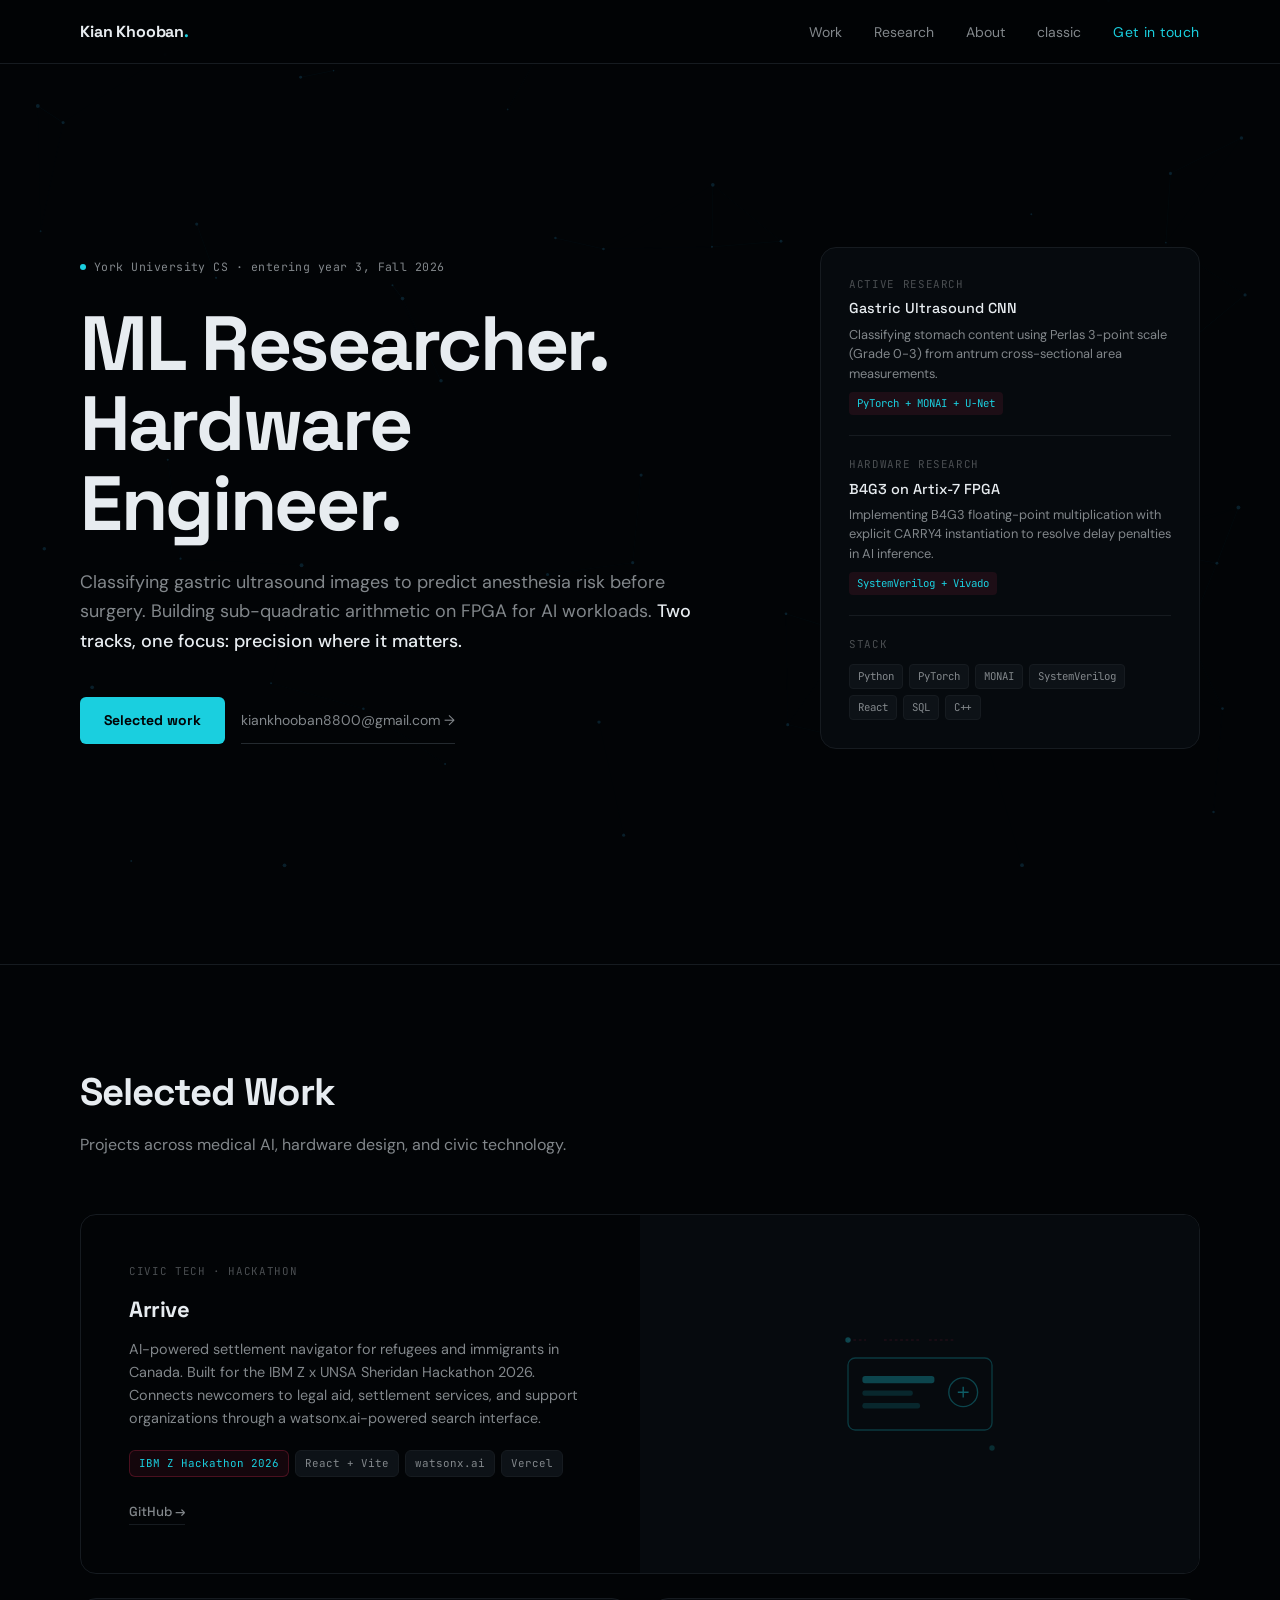
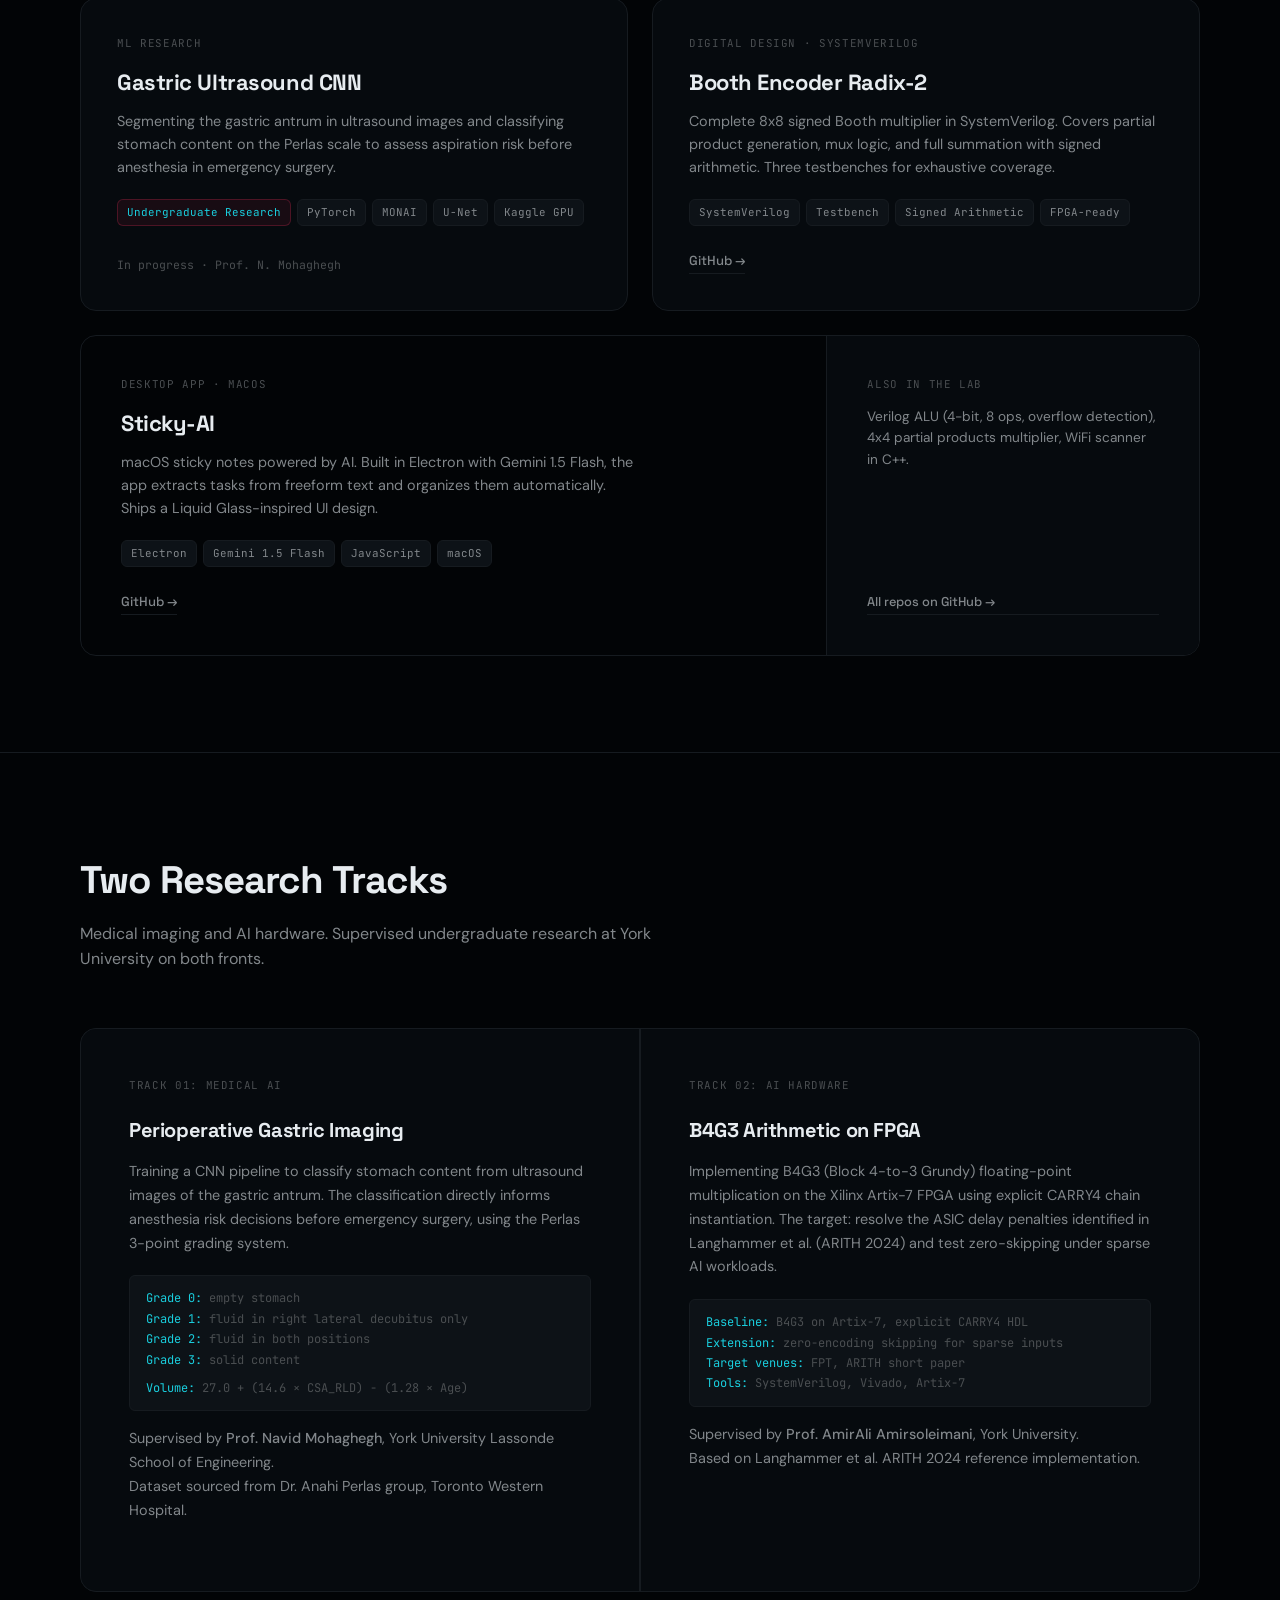
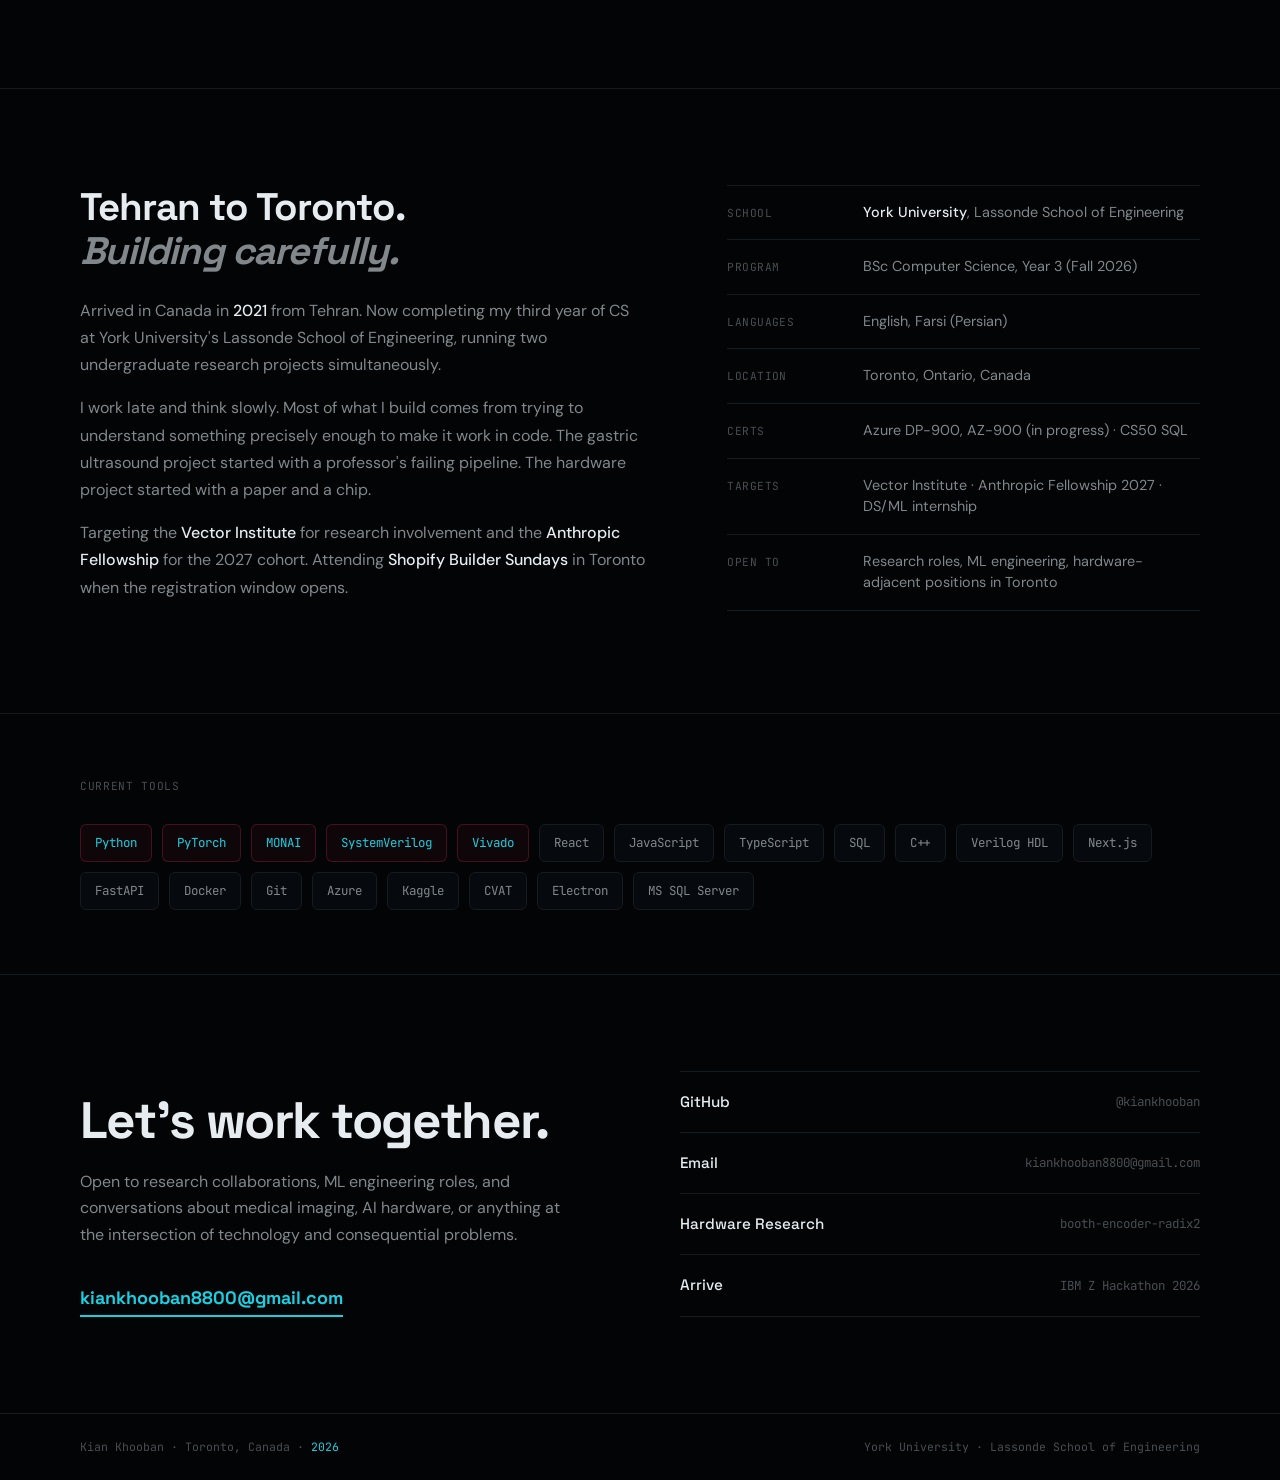
==== commit 8c23b7f8: "Fix classic.exe link: point to /classic" ====
--- a/index.html
+++ b/index.html
@@ -953,7 +953,7 @@
         <li><a href="#research">Research</a></li>
         <li><a href="#about">About</a></li>
         <li>
-          <a href="https://kiankhooban.com" target="_blank" rel="noopener" class="nav-win95-btn">
+          <a href="https://kiankhooban.com/classic" target="_blank" rel="noopener" class="nav-win95-btn">
             <span class="win95-icon-wrap"><span>⊞&nbsp;</span></span><span>classic</span><span class="win95-ext">.exe</span>
             <div class="win95-popup">
               <div class="win95-title-bar">
